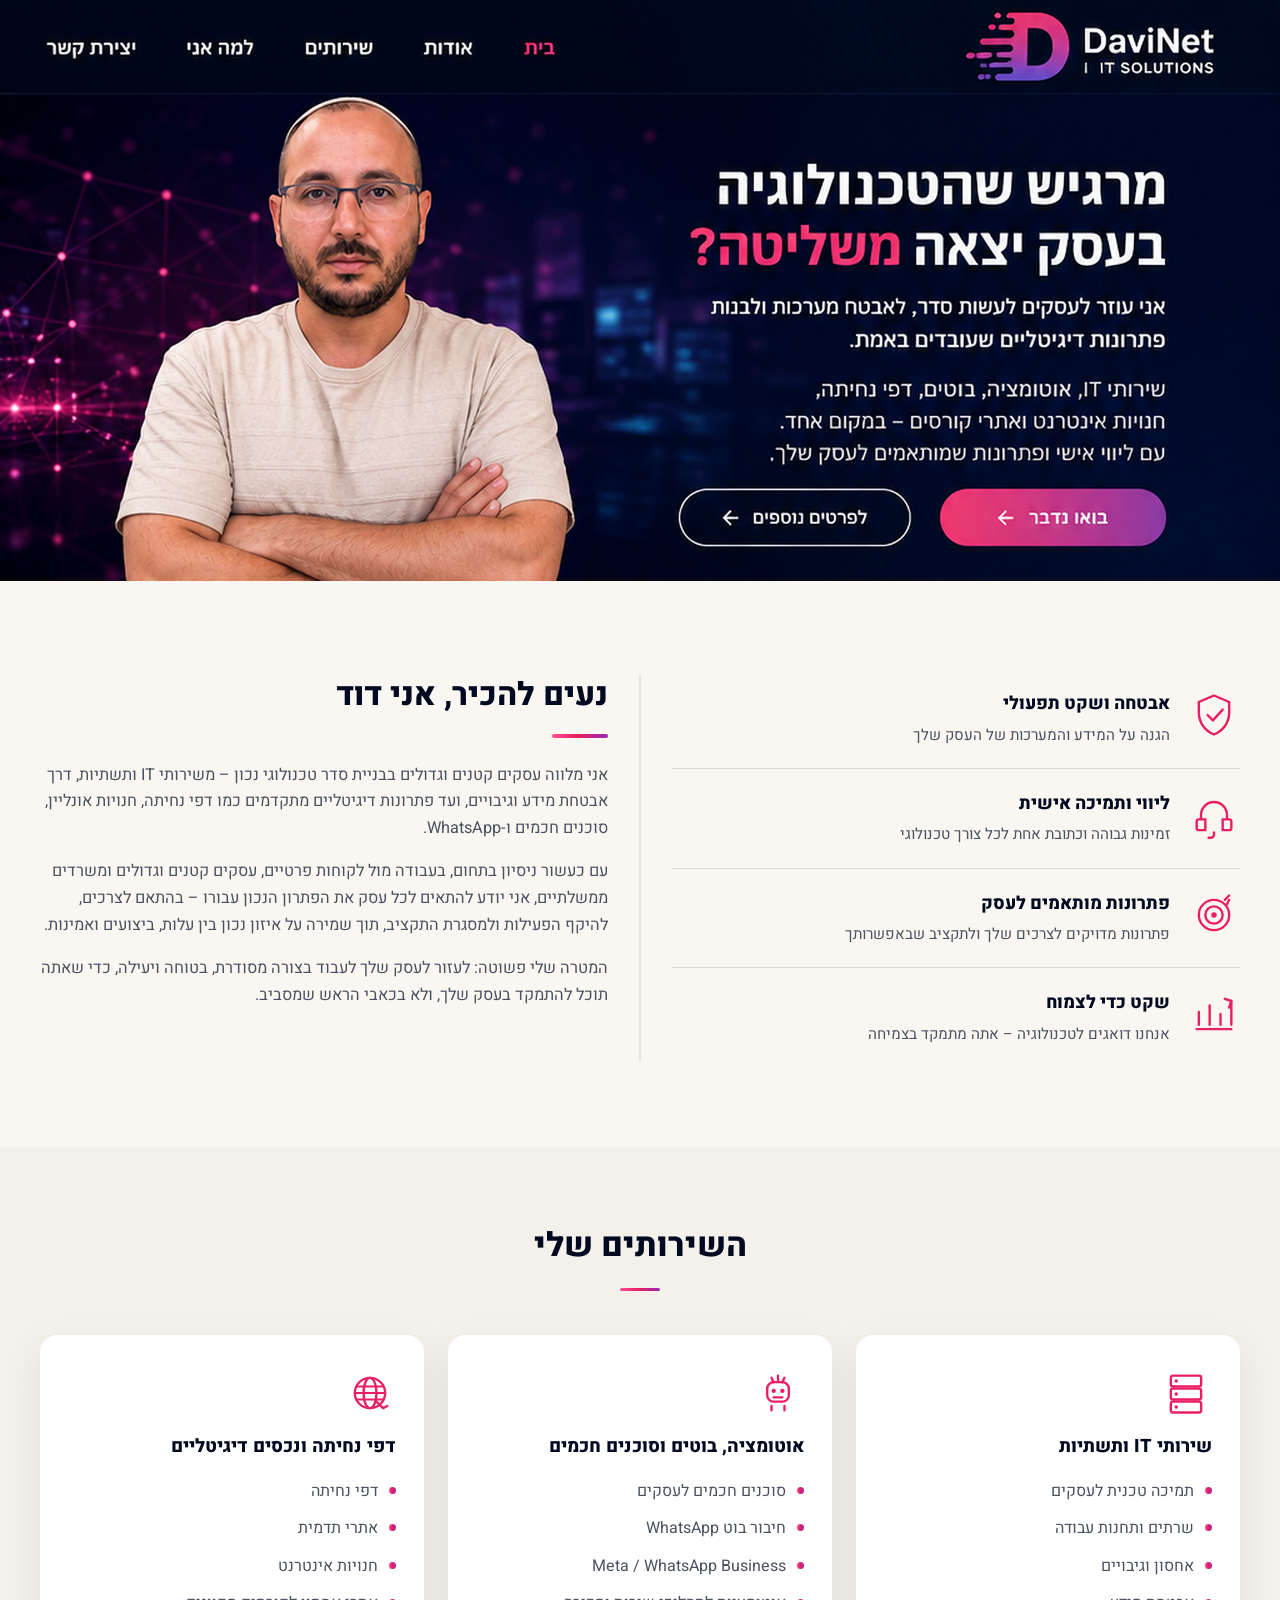
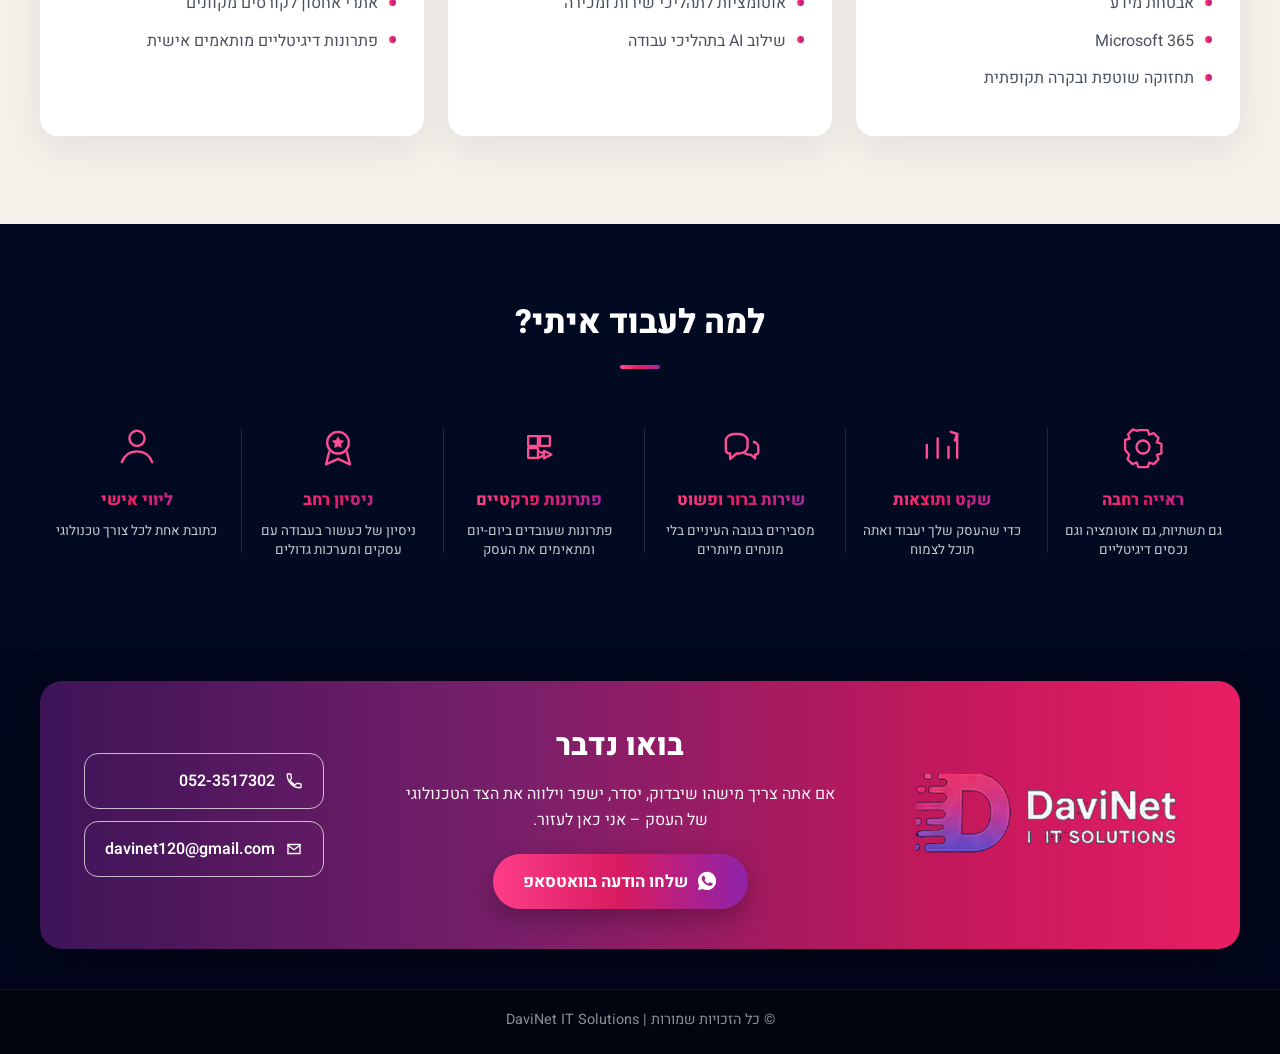
==== index.html @ d400e970 "Fix footer banner logo to match brand. Use extracted DaviNet logo asset and updated mark SVG.  Co-au" ====
<!DOCTYPE html>
<html lang="he" dir="rtl">
<head>
  <meta charset="UTF-8" />
  <meta name="viewport" content="width=device-width, initial-scale=1.0" />
  <title>DaviNet | IT SOLUTIONS</title>
  <link rel="preconnect" href="https://fonts.googleapis.com" />
  <link rel="preconnect" href="https://fonts.gstatic.com" crossorigin />
  <link href="https://fonts.googleapis.com/css2?family=Heebo:wght@400;500;600;700;800;900&display=swap" rel="stylesheet" />
  <link rel="stylesheet" href="styles.css" />
  <link rel="icon" href="images/logo.svg" type="image/svg+xml" />
</head>
<body>
  <!-- Top third: exact design screenshot (sharp 2x) -->
  <header class="hero-exact" id="home">
    <img
      class="hero-exact-img"
      src="images/hero-exact.png"
      width="2048"
      height="930"
      alt="DaviNet IT Solutions – מרגיש שהטכנולוגיה בעסק יצאה משליטה?"
    />
    <a class="hit hit-logo" href="#home" aria-label="DaviNet – בית"></a>
    <nav class="hit-nav" aria-label="ניווט">
      <a href="#home" class="hit" style="right:0;width:9%" aria-label="בית"></a>
      <a href="#about" class="hit" style="right:10%;width:11%" aria-label="אודות"></a>
      <a href="#services" class="hit" style="right:22%;width:13%" aria-label="שירותים"></a>
      <a href="#why" class="hit" style="right:36%;width:13%" aria-label="למה אני"></a>
      <a href="#contact" class="hit" style="right:50%;width:16%" aria-label="יצירת קשר"></a>
    </nav>
    <a class="hit hit-talk" href="#contact" aria-label="בואו נדבר"></a>
    <a class="hit hit-more" href="#services" aria-label="לפרטים נוספים"></a>
  </header>

  <section class="about" id="about">
    <div class="wrap about-grid">
      <aside class="about-features">
        <article>
          <div class="ico">
            <svg viewBox="0 0 48 48" fill="none"><path d="M24 6l14 6v10c0 9.5-6.2 16.8-14 20-7.8-3.2-14-10.5-14-20V12l14-6z" stroke="url(#a1)" stroke-width="2.2"/><path d="M18 24l5 5 9-10" stroke="url(#a1)" stroke-width="2.2" stroke-linecap="round" stroke-linejoin="round"/><defs><linearGradient id="a1" x1="10" y1="6" x2="38" y2="42"><stop stop-color="#E91E63"/><stop offset="1" stop-color="#9C27B0"/></linearGradient></defs></svg>
          </div>
          <div>
            <h3>אבטחה ושקט תפעולי</h3>
            <p>הגנה על המידע והמערכות של העסק שלך</p>
          </div>
        </article>
        <article>
          <div class="ico">
            <svg viewBox="0 0 48 48" fill="none"><path d="M12 28v-4a12 12 0 1124 0v4" stroke="url(#a2)" stroke-width="2.2"/><path d="M10 28h6v10H10a2 2 0 01-2-2v-6a2 2 0 012-2zM32 28h6a2 2 0 012 2v6a2 2 0 01-2 2h-6V28z" stroke="url(#a2)" stroke-width="2.2"/><path d="M24 40v2a3 3 0 01-3 3h-2" stroke="url(#a2)" stroke-width="2.2" stroke-linecap="round"/><defs><linearGradient id="a2" x1="8" y1="12" x2="40" y2="40"><stop stop-color="#E91E63"/><stop offset="1" stop-color="#9C27B0"/></linearGradient></defs></svg>
          </div>
          <div>
            <h3>ליווי ותמיכה אישית</h3>
            <p>זמינות גבוהה וכתובת אחת לכל צורך טכנולוגי</p>
          </div>
        </article>
        <article>
          <div class="ico">
            <svg viewBox="0 0 48 48" fill="none"><circle cx="24" cy="24" r="14" stroke="url(#a3)" stroke-width="2.2"/><circle cx="24" cy="24" r="8" stroke="url(#a3)" stroke-width="2.2"/><circle cx="24" cy="24" r="2.5" fill="url(#a3)"/><path d="M34 10l4-4M38 10l-2 4" stroke="url(#a3)" stroke-width="2.2" stroke-linecap="round"/><defs><linearGradient id="a3" x1="10" y1="6" x2="40" y2="40"><stop stop-color="#E91E63"/><stop offset="1" stop-color="#9C27B0"/></linearGradient></defs></svg>
          </div>
          <div>
            <h3>פתרונות מותאמים לעסק</h3>
            <p>פתרונות מדויקים לצרכים שלך ולתקציב שבאפשרותך</p>
          </div>
        </article>
        <article>
          <div class="ico">
            <svg viewBox="0 0 48 48" fill="none"><path d="M10 34V22M20 34V16M30 34V24M40 34V12" stroke="url(#a4)" stroke-width="2.2" stroke-linecap="round"/><path d="M8 38h32M34 10l6 2-2 6" stroke="url(#a4)" stroke-width="2.2" stroke-linecap="round" stroke-linejoin="round"/><defs><linearGradient id="a4" x1="8" y1="10" x2="42" y2="38"><stop stop-color="#E91E63"/><stop offset="1" stop-color="#9C27B0"/></linearGradient></defs></svg>
          </div>
          <div>
            <h3>שקט כדי לצמוח</h3>
            <p>אנחנו דואגים לטכנולוגיה – אתה מתמקד בצמיחה</p>
          </div>
        </article>
      </aside>

      <div class="about-bio">
        <h2>נעים להכיר, אני דוד</h2>
        <span class="bar"></span>
        <p>אני מלווה עסקים קטנים וגדולים בבניית סדר טכנולוגי נכון – משירותי IT ותשתיות, דרך אבטחת מידע וגיבויים, ועד פתרונות דיגיטליים מתקדמים כמו דפי נחיתה, חנויות אונליין, סוכנים חכמים ו-WhatsApp.</p>
        <p>עם כעשור ניסיון בתחום, בעבודה מול לקוחות פרטיים, עסקים קטנים וגדולים ומשרדים ממשלתיים, אני יודע להתאים לכל עסק את הפתרון הנכון עבורו – בהתאם לצרכים, להיקף הפעילות ולמסגרת התקציב, תוך שמירה על איזון נכון בין עלות, ביצועים ואמינות.</p>
        <p>המטרה שלי פשוטה: לעזור לעסק שלך לעבוד בצורה מסודרת, בטוחה ויעילה, כדי שאתה תוכל להתמקד בעסק שלך, ולא בכאבי הראש שמסביב.</p>
      </div>
    </div>
  </section>

  <section class="services" id="services">
    <div class="wrap">
      <h2 class="title">השירותים שלי</h2>
      <div class="cards">
        <article class="card">
          <div class="card-ico" aria-hidden="true">
            <svg viewBox="0 0 48 48" fill="none"><rect x="10" y="8" width="28" height="10" rx="2" stroke="url(#s1)" stroke-width="2.2"/><rect x="10" y="20" width="28" height="10" rx="2" stroke="url(#s1)" stroke-width="2.2"/><rect x="10" y="32" width="28" height="10" rx="2" stroke="url(#s1)" stroke-width="2.2"/><circle cx="15" cy="13" r="1.6" fill="#E91E63"/><circle cx="15" cy="25" r="1.6" fill="#E91E63"/><circle cx="15" cy="37" r="1.6" fill="#E91E63"/><defs><linearGradient id="s1" x1="10" y1="8" x2="38" y2="42"><stop stop-color="#E91E63"/><stop offset="1" stop-color="#9C27B0"/></linearGradient></defs></svg>
          </div>
          <h3>שירותי IT ותשתיות</h3>
          <ul>
            <li>תמיכה טכנית לעסקים</li>
            <li>שרתים ותחנות עבודה</li>
            <li>אחסון וגיבויים</li>
            <li>אבטחת מידע</li>
            <li>Microsoft 365</li>
            <li>תחזוקה שוטפת ובקרה תקופתית</li>
          </ul>
        </article>
        <article class="card">
          <div class="card-ico" aria-hidden="true">
            <svg viewBox="0 0 48 48" fill="none"><rect x="14" y="14" width="20" height="18" rx="6" stroke="url(#s2)" stroke-width="2.2"/><circle cx="20" cy="22" r="2" fill="#E91E63"/><circle cx="28" cy="22" r="2" fill="#E91E63"/><path d="M20 28h8M18 10l2 4M30 10l-2 4M24 8v4" stroke="url(#s2)" stroke-width="2.2" stroke-linecap="round"/><path d="M18 36v4M30 36v4" stroke="url(#s2)" stroke-width="2.2" stroke-linecap="round"/><defs><linearGradient id="s2" x1="14" y1="8" x2="34" y2="40"><stop stop-color="#E91E63"/><stop offset="1" stop-color="#9C27B0"/></linearGradient></defs></svg>
          </div>
          <h3>אוטומציה, בוטים וסוכנים חכמים</h3>
          <ul>
            <li>סוכנים חכמים לעסקים</li>
            <li>חיבור בוט WhatsApp</li>
            <li>Meta / WhatsApp Business</li>
            <li>אוטומציות לתהליכי שירות ומכירה</li>
            <li>שילוב AI בתהליכי עבודה</li>
          </ul>
        </article>
        <article class="card">
          <div class="card-ico" aria-hidden="true">
            <svg viewBox="0 0 48 48" fill="none"><circle cx="24" cy="24" r="14" stroke="url(#s3)" stroke-width="2.2"/><ellipse cx="24" cy="24" rx="6" ry="14" stroke="url(#s3)" stroke-width="2.2"/><path d="M10 24h28M12 18h24M12 30h24" stroke="url(#s3)" stroke-width="2" stroke-linecap="round"/><path d="M30 32l6 6 4-2" stroke="url(#s3)" stroke-width="2.2" stroke-linecap="round" stroke-linejoin="round"/><defs><linearGradient id="s3" x1="10" y1="10" x2="40" y2="40"><stop stop-color="#E91E63"/><stop offset="1" stop-color="#9C27B0"/></linearGradient></defs></svg>
          </div>
          <h3>דפי נחיתה ונכסים דיגיטליים</h3>
          <ul>
            <li>דפי נחיתה</li>
            <li>אתרי תדמית</li>
            <li>חנויות אינטרנט</li>
            <li>אתרי אחסון לקורסים מקוונים</li>
            <li>פתרונות דיגיטליים מותאמים אישית</li>
          </ul>
        </article>
      </div>
    </div>
  </section>

  <section class="why" id="why">
    <div class="wrap">
      <h2 class="title light">למה לעבוד איתי?</h2>
      <div class="why-row">
        <div class="why-item">
          <svg viewBox="0 0 48 48" fill="none"><path d="M19.5 8.5h9l1.2 4.2 4.1-1.5 4.5 4.5-1.5 4.1 4.2 1.2v9l-4.2 1.2 1.5 4.1-4.5 4.5-4.1-1.5-1.2 4.2h-9l-1.2-4.2-4.1 1.5-4.5-4.5 1.5-4.1L7.5 26.5v-9l4.2-1.2-1.5-4.1 4.5-4.5 4.1 1.5L19.5 8.5z" stroke="url(#w1)" stroke-width="2.1" stroke-linejoin="round"/><circle cx="24" cy="24" r="6" stroke="url(#w1)" stroke-width="2.1"/><defs><linearGradient id="w1" x1="8" y1="8" x2="40" y2="40"><stop stop-color="#FF4D94"/><stop offset="1" stop-color="#9C27B0"/></linearGradient></defs></svg>
          <h3>ראייה רחבה</h3>
          <p>גם תשתיות, גם אוטומציה וגם נכסים דיגיטליים</p>
        </div>
        <div class="why-item">
          <svg viewBox="0 0 48 48" fill="none"><path d="M10 34V22M20 34V16M30 34V24M38 12v22" stroke="url(#w2)" stroke-width="2.2" stroke-linecap="round"/><path d="M32 10l6 2-2 6" stroke="url(#w2)" stroke-width="2.2" stroke-linecap="round" stroke-linejoin="round"/><defs><linearGradient id="w2" x1="10" y1="10" x2="40" y2="36"><stop stop-color="#FF4D94"/><stop offset="1" stop-color="#9C27B0"/></linearGradient></defs></svg>
          <h3>שקט ותוצאות</h3>
          <p>כדי שהעסק שלך יעבוד ואתה תוכל לצמוח</p>
        </div>
        <div class="why-item">
          <svg viewBox="0 0 48 48" fill="none"><path d="M10 18c0-3.3 3.6-6 8-6h4c4.4 0 8 2.7 8 6v6c0 3.3-3.6 6-8 6h-2l-6 5v-5c-2.8 0-4-1.5-4-3.5V18z" stroke="url(#w3)" stroke-width="2.2" stroke-linejoin="round"/><path d="M26 28c1.2 1.8 3.4 3 6 3h1l4 3.5V31c2 0 3-1.2 3-2.8V24c0-2.4-2.2-4.4-5-4.8" stroke="url(#w3)" stroke-width="2.2" stroke-linejoin="round"/><defs><linearGradient id="w3" x1="10" y1="12" x2="40" y2="36"><stop stop-color="#FF4D94"/><stop offset="1" stop-color="#9C27B0"/></linearGradient></defs></svg>
          <h3>שירות ברור ופשוט</h3>
          <p>מסבירים בגובה העיניים בלי מונחים מיותרים</p>
        </div>
        <div class="why-item">
          <svg viewBox="0 0 48 48" fill="none"><path d="M14 14h9v9h-9V14zm11 0h9v9h-9V14zM14 25h9v9h-9v-9zm14.5 2.5l7 3.5-7 3.5v-2.8l-5.5 2.6v-6.6l5.5 2.6v-2.8z" stroke="url(#w4)" stroke-width="2.1" stroke-linejoin="round"/><defs><linearGradient id="w4" x1="14" y1="14" x2="38" y2="36"><stop stop-color="#FF4D94"/><stop offset="1" stop-color="#9C27B0"/></linearGradient></defs></svg>
          <h3>פתרונות פרקטיים</h3>
          <p>פתרונות שעובדים ביום-יום ומתאימים את העסק</p>
        </div>
        <div class="why-item">
          <svg viewBox="0 0 48 48" fill="none"><circle cx="24" cy="20" r="10" stroke="url(#w5)" stroke-width="2.2"/><path d="M16 28l-3 12 11-5 11 5-3-12" stroke="url(#w5)" stroke-width="2.2" stroke-linejoin="round"/><path d="M24 14l1.8 3.6 4 .6-2.9 2.8.7 4L24 23.2 20.4 25l.7-4-2.9-2.8 4-.6L24 14z" fill="url(#w5)"/><defs><linearGradient id="w5" x1="13" y1="10" x2="35" y2="40"><stop stop-color="#FF4D94"/><stop offset="1" stop-color="#9C27B0"/></linearGradient></defs></svg>
          <h3>ניסיון רחב</h3>
          <p>ניסיון של כעשור בעבודה עם עסקים ומערכות גדולים</p>
        </div>
        <div class="why-item">
          <svg viewBox="0 0 48 48" fill="none"><circle cx="24" cy="16" r="7" stroke="url(#w6)" stroke-width="2.2"/><path d="M10 38c2.5-7 8-10 14-10s11.5 3 14 10" stroke="url(#w6)" stroke-width="2.2" stroke-linecap="round"/><defs><linearGradient id="w6" x1="10" y1="9" x2="38" y2="38"><stop stop-color="#FF4D94"/><stop offset="1" stop-color="#9C27B0"/></linearGradient></defs></svg>
          <h3>ליווי אישי</h3>
          <p>כתובת אחת לכל צורך טכנולוגי</p>
        </div>
      </div>
    </div>
  </section>

  <section class="contact" id="contact">
    <div class="wrap">
      <div class="banner">
        <div class="banner-logo">
          <img src="images/logo-banner.png" alt="DaviNet | IT SOLUTIONS" width="280" height="81" />
        </div>
        <div class="banner-mid">
          <h2>בואו נדבר</h2>
          <p>אם אתה צריך מישהו שיבדוק, יסדר, ישפר וילווה את הצד הטכנולוגי של העסק – אני כאן לעזור.</p>
          <a class="btn btn-grad btn-wa" href="https://wa.me/972523517302" target="_blank" rel="noopener noreferrer">
            <svg viewBox="0 0 24 24" width="22" height="22" aria-hidden="true"><path fill="currentColor" d="M12.04 2c-5.46 0-9.91 4.43-9.91 9.9 0 1.75.46 3.45 1.32 4.95L2.05 22l5.25-1.38c1.45.79 3.08 1.21 4.74 1.21 5.46 0 9.9-4.44 9.9-9.9C21.94 6.43 17.5 2 12.04 2zm5.83 14.05c-.25.7-1.43 1.28-1.98 1.36-.5.07-1.14.1-1.84-.12-.42-.13-.97-.32-1.67-.62-2.94-1.27-4.85-4.23-5-4.42-.14-.2-1.2-1.6-1.2-3.05 0-1.45.76-2.16 1.03-2.45.27-.29.59-.36.79-.36h.57c.18 0 .42-.07.66.5.25.6.85 2.07.92 2.22.08.15.12.32.02.52-.1.2-.15.32-.3.5-.15.17-.31.38-.44.51-.15.15-.3.31-.13.6.17.3.76 1.25 1.63 2.03 1.12 1 2.07 1.31 2.37 1.46.3.15.47.12.65-.07.18-.2.75-.87.95-1.17.2-.3.4-.25.67-.15.27.1 1.72.81 2.02.96.3.15.5.22.57.34.08.13.08.74-.17 1.44z"/></svg>
            שלחו הודעה בוואטסאפ
          </a>
        </div>
        <div class="banner-links">
          <a href="tel:0523517302">
            <svg viewBox="0 0 24 24" width="18" height="18" fill="none"><path d="M6.6 10.8c1.7 3.3 3.3 4.9 6.6 6.6l2.2-2.2c.3-.3.7-.4 1.1-.2 1.2.4 2.5.6 3.8.6.6 0 1 .4 1 1V20c0 .6-.4 1-1 1C10.7 21 3 13.3 3 3.7c0-.6.4-1 1-1H7c.6 0 1 .4 1 1 0 1.3.2 2.6.6 3.8.1.4 0 .8-.2 1.1L6.6 10.8z" stroke="currentColor" stroke-width="1.8" stroke-linejoin="round"/></svg>
            052-3517302
          </a>
          <a href="mailto:davinet120@gmail.com">
            <svg viewBox="0 0 24 24" width="18" height="18" fill="none"><path d="M4 6h16v12H4V6z" stroke="currentColor" stroke-width="1.8"/><path d="M4 7l8 6 8-6" stroke="currentColor" stroke-width="1.8" stroke-linecap="round" stroke-linejoin="round"/></svg>
            davinet120@gmail.com
          </a>
        </div>
      </div>
    </div>
  </section>

  <footer class="footer">
    <p>© כל הזכויות שמורות | DaviNet IT Solutions</p>
  </footer>

  <script src="script.js"></script>
</body>
</html>
---- styles.css ----
:root {
  --navy: #00061c;
  --navy-2: #020a22;
  --cream: #faf7f2;
  --cream-2: #f4f1eb;
  --text: #161b2c;
  --muted: #4a5160;
  --pink: #e91e63;
  --grad: linear-gradient(90deg, #ff4d94, #e91e63 45%, #9c27b0);
  --grad-btn: linear-gradient(90deg, #ff3d8a, #d81b60 50%, #8e24aa);
  --grad-banner: linear-gradient(90deg, #3d1458 0%, #7a1f6a 40%, #c2185b 75%, #e91e63 100%);
  --wrap: 1200px;
  --header: 78px;
}

*,
*::before,
*::after {
  box-sizing: border-box;
  margin: 0;
  padding: 0;
}

html {
  scroll-behavior: smooth;
  -webkit-text-size-adjust: 100%;
}

body {
  font-family: "Heebo", "Assistant", "Segoe UI", Tahoma, sans-serif;
  background: var(--navy);
  color: var(--text);
  line-height: 1.65;
  direction: rtl;
  overflow-x: hidden;
  -webkit-font-smoothing: antialiased;
  -moz-osx-font-smoothing: grayscale;
  text-rendering: optimizeLegibility;
}

img {
  display: block;
  max-width: 100%;
  height: auto;
}

a {
  color: inherit;
  text-decoration: none;
}

ul {
  list-style: none;
}

.wrap {
  width: min(100% - 48px, var(--wrap));
  margin-inline: auto;
}

/* ===== Exact hero (top third from design) ===== */
.hero-exact {
  position: relative;
  width: 100%;
  max-width: 1400px;
  margin-inline: auto;
  background: var(--navy);
  line-height: 0;
}

.hero-exact-img {
  width: 100%;
  height: auto;
  display: block;
}

.hit {
  position: absolute;
  z-index: 5;
  display: block;
}

.hit-logo {
  top: 1.2%;
  right: 2.5%;
  width: 24%;
  height: 11%;
}

.hit-nav {
  position: absolute;
  top: 1.2%;
  left: 2%;
  width: 55%;
  height: 11%;
  z-index: 5;
}

.hit-nav .hit {
  top: 0;
  height: 100%;
}

/* Measured from design 1024×465 */
.hit-talk {
  left: 73.4%;
  top: 84%;
  width: 14.5%;
  height: 10%;
}

.hit-more {
  left: 53.7%;
  top: 84%;
  width: 17.5%;
  height: 10%;
}

.btn {
  display: inline-flex;
  align-items: center;
  justify-content: center;
  gap: 8px;
  padding: 14px 30px;
  border-radius: 999px;
  font-family: inherit;
  font-size: 1.05rem;
  font-weight: 700;
  transition: transform 0.2s, box-shadow 0.2s, background 0.2s;
}

.btn:hover {
  transform: translateY(-2px);
}

.btn-grad {
  background: var(--grad-btn);
  color: #fff;
  box-shadow: 0 10px 28px rgba(233, 30, 99, 0.38);
}

/* About */
.about {
  background: var(--cream);
  padding: 88px 0 80px;
  position: relative;
  z-index: 4;
}

.about-grid {
  display: grid;
  grid-template-columns: 1fr 1fr;
  gap: 56px 64px;
  align-items: start;
  position: relative;
}

.about-grid::before {
  content: "";
  position: absolute;
  top: 6px;
  bottom: 6px;
  left: 50%;
  width: 1px;
  background: rgba(120, 110, 100, 0.25);
  transform: translateX(-50%);
}

.about-bio h2 {
  font-size: clamp(1.65rem, 2.5vw, 2.05rem);
  font-weight: 800;
  color: var(--navy-2);
  margin-bottom: 12px;
}

.bar {
  display: block;
  width: 56px;
  height: 3.5px;
  border-radius: 4px;
  background: var(--grad);
  margin-bottom: 24px;
}

.about-bio p {
  color: var(--muted);
  font-size: 1.02rem;
  margin-bottom: 16px;
}

.about-features {
  display: flex;
  flex-direction: column;
}

.about-features article {
  display: flex;
  align-items: flex-start;
  gap: 18px;
  padding: 20px 0;
  border-bottom: 1px solid rgba(160, 145, 130, 0.3);
}

.about-features article:last-child {
  border-bottom: 0;
}

.about-features .ico {
  width: 52px;
  height: 52px;
  flex-shrink: 0;
}

.about-features .ico svg {
  width: 100%;
  height: 100%;
}

.about-features h3 {
  font-size: 1.12rem;
  font-weight: 800;
  color: var(--navy-2);
  margin-bottom: 4px;
}

.about-features p {
  font-size: 0.95rem;
  color: var(--muted);
}

/* Services */
.services {
  background: var(--cream-2);
  padding: 72px 0 88px;
}

.title {
  text-align: center;
  font-size: clamp(1.7rem, 2.6vw, 2.15rem);
  font-weight: 800;
  color: var(--navy-2);
  margin-bottom: 44px;
}

.title::after {
  content: "";
  display: block;
  width: 40px;
  height: 3.5px;
  border-radius: 4px;
  background: var(--grad);
  margin: 14px auto 0;
}

.title.light {
  color: #fff;
}

.cards {
  display: grid;
  grid-template-columns: repeat(3, 1fr);
  gap: 24px;
}

.card {
  background: #fff;
  border-radius: 18px;
  padding: 32px 28px 34px;
  box-shadow: 0 12px 36px rgba(20, 20, 40, 0.08);
  transition: transform 0.25s, box-shadow 0.25s;
}

.card:hover {
  transform: translateY(-5px);
  box-shadow: 0 18px 44px rgba(20, 20, 40, 0.12);
}

.card-ico {
  width: 52px;
  height: 52px;
  margin-bottom: 16px;
}

.card-ico svg {
  width: 100%;
  height: 100%;
}

.card h3 {
  font-size: 1.15rem;
  font-weight: 800;
  color: var(--navy-2);
  margin-bottom: 18px;
  line-height: 1.35;
}

.card li {
  position: relative;
  padding-right: 18px;
  margin-bottom: 11px;
  font-size: 1rem;
  color: var(--muted);
}

.card li::before {
  content: "";
  position: absolute;
  right: 0;
  top: 0.55em;
  width: 7px;
  height: 7px;
  border-radius: 50%;
  background: var(--grad);
}

/* Why */
.why {
  background: var(--navy-2);
  padding: 72px 0 80px;
}

.why-row {
  display: grid;
  grid-template-columns: repeat(6, 1fr);
  gap: 8px;
}

.why-item {
  text-align: center;
  padding: 8px 12px;
  position: relative;
}

.why-item:not(:last-child)::after {
  content: "";
  position: absolute;
  left: 0;
  top: 10%;
  bottom: 10%;
  width: 1px;
  background: rgba(255, 255, 255, 0.12);
}

.why-item svg {
  width: 52px;
  height: 52px;
  margin: 0 auto 14px;
  display: block;
}

.why-item h3 {
  font-size: 1.02rem;
  font-weight: 800;
  background: var(--grad);
  -webkit-background-clip: text;
  background-clip: text;
  color: transparent;
  margin-bottom: 8px;
}

.why-item p {
  font-size: 0.84rem;
  color: rgba(255, 255, 255, 0.78);
  line-height: 1.45;
}

/* Contact */
.contact {
  background: var(--navy);
  padding: 32px 0 40px;
}

.banner {
  background: var(--grad-banner);
  border-radius: 22px;
  padding: 40px 44px;
  display: grid;
  grid-template-columns: auto 1fr auto;
  gap: 28px 40px;
  align-items: center;
  box-shadow: 0 18px 50px rgba(0, 0, 0, 0.35);
}

.banner-logo {
  display: flex;
  align-items: center;
  color: #fff;
  direction: ltr;
}

.banner-logo img {
  width: min(280px, 28vw);
  height: auto;
  max-height: 90px;
  object-fit: contain;
}

.banner-mid {
  text-align: center;
  color: #fff;
}

.banner-mid h2 {
  font-size: 1.9rem;
  font-weight: 800;
  margin-bottom: 10px;
}

.banner-mid p {
  font-size: 1rem;
  max-width: 440px;
  margin: 0 auto 20px;
  opacity: 0.95;
}

.btn-wa {
  box-shadow: 0 10px 26px rgba(0, 0, 0, 0.28);
}

.banner-links {
  display: flex;
  flex-direction: column;
  gap: 12px;
}

.banner-links a {
  display: inline-flex;
  align-items: center;
  gap: 10px;
  padding: 14px 20px;
  border: 1.5px solid rgba(255, 255, 255, 0.7);
  border-radius: 14px;
  color: #fff;
  font-weight: 600;
  font-size: 1rem;
  white-space: nowrap;
  transition: background 0.2s;
}

.banner-links a:hover {
  background: rgba(255, 255, 255, 0.1);
}

.footer {
  background: #010510;
  padding: 18px 0 22px;
  border-top: 1px solid rgba(255, 255, 255, 0.06);
}

.footer p {
  text-align: center;
  color: rgba(255, 255, 255, 0.55);
  font-size: 0.9rem;
}

/* Responsive */
@media (max-width: 1100px) {
  .why-row {
    grid-template-columns: repeat(3, 1fr);
    gap: 28px 10px;
  }

  .why-item:nth-child(3)::after,
  .why-item:last-child::after {
    display: none;
  }

  .banner {
    grid-template-columns: 1fr;
    justify-items: center;
    text-align: center;
  }

  .banner-links {
    width: min(100%, 340px);
  }
}

@media (max-width: 900px) {
  .about-grid {
    grid-template-columns: 1fr;
    gap: 40px;
  }

  .about-grid::before {
    display: none;
  }

  .about-features {
    order: -1;
  }

  .cards {
    grid-template-columns: 1fr;
    max-width: 440px;
    margin-inline: auto;
  }

  .why-row {
    grid-template-columns: repeat(2, 1fr);
  }

  .why-item::after {
    display: none !important;
  }
}

@media (max-width: 520px) {
  .wrap {
    width: min(100% - 28px, var(--wrap));
  }

  .btn {
    width: 100%;
  }

  .banner {
    padding: 28px 20px;
  }

  .why-row {
    grid-template-columns: 1fr;
  }
}

@media (min-width: 1400px) {
  :root {
    --wrap: 1280px;
  }

  .hero-exact {
    max-width: 1600px;
  }
}
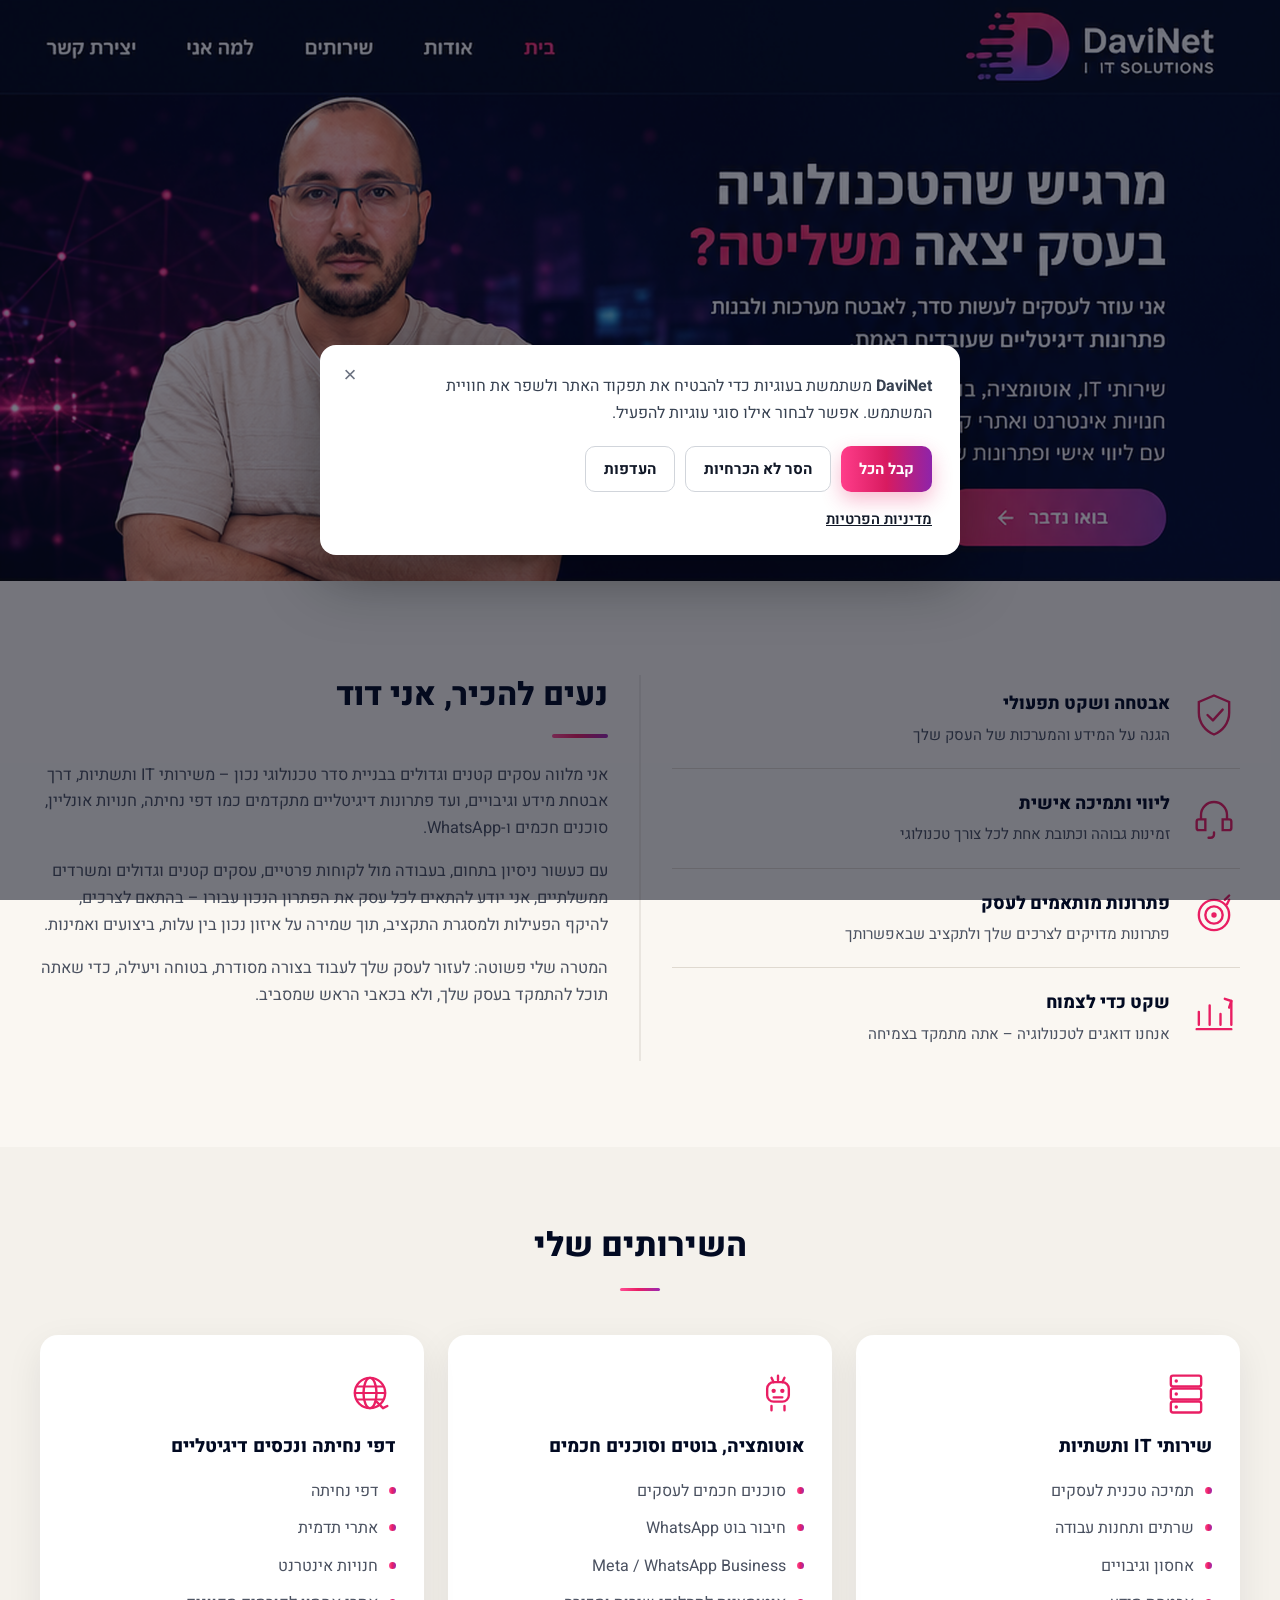
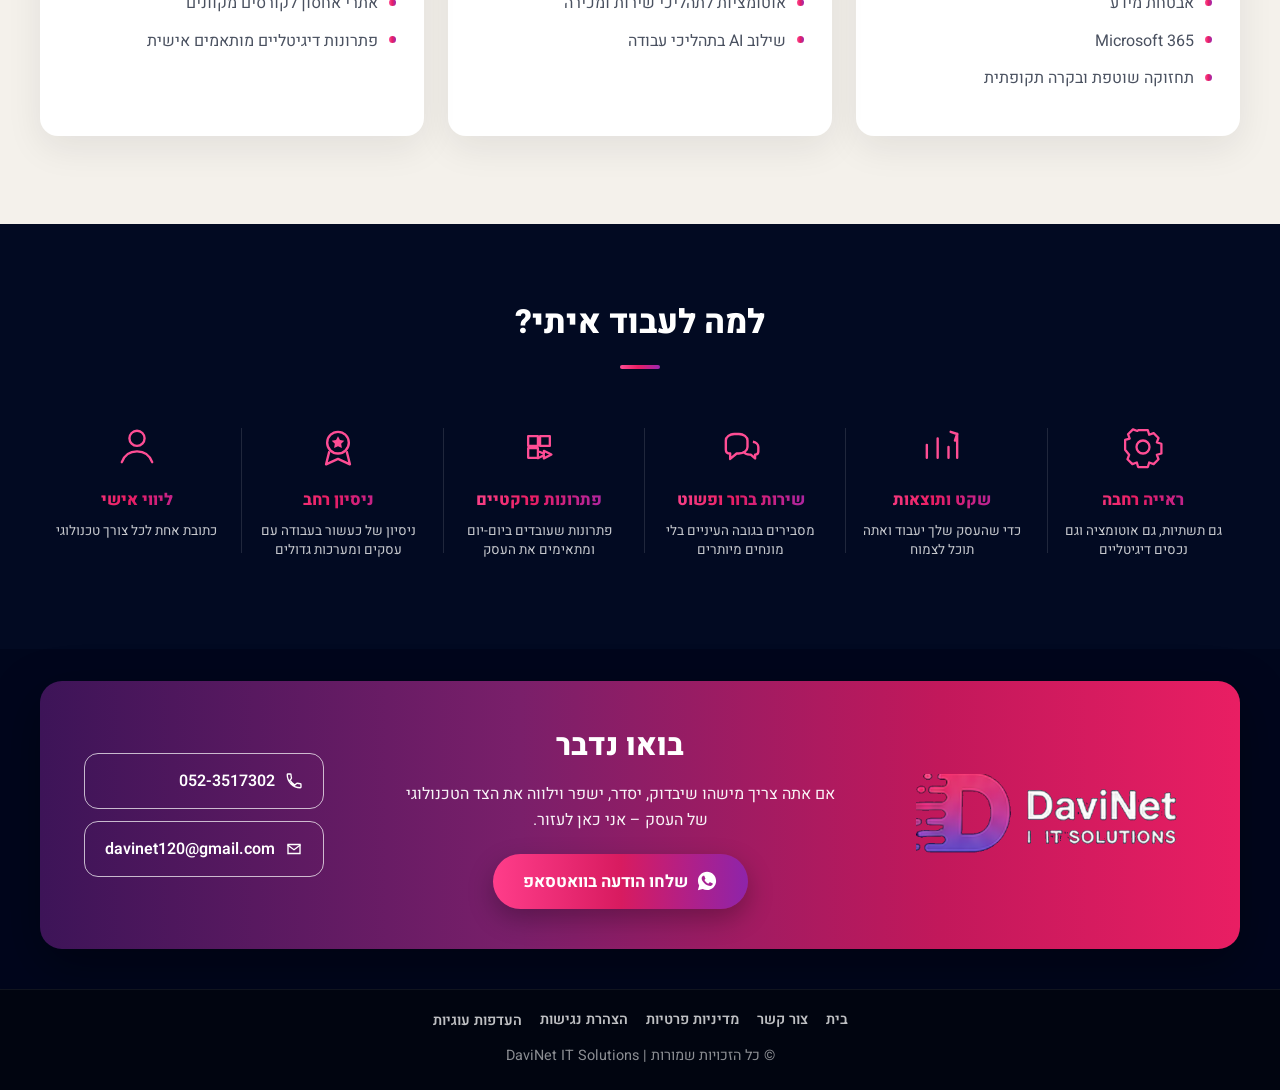
==== commit 0a7a3512: "Add sticky nav, cookies banner, privacy and accessibility pages. Fix floating nav visibility and use" ====
--- a/index.html
+++ b/index.html
@@ -8,9 +8,35 @@
   <link rel="preconnect" href="https://fonts.gstatic.com" crossorigin />
   <link href="https://fonts.googleapis.com/css2?family=Heebo:wght@400;500;600;700;800;900&display=swap" rel="stylesheet" />
   <link rel="stylesheet" href="styles.css" />
+  <link rel="stylesheet" href="legal.css" />
+  <link rel="icon" href="images/favicon.ico" sizes="any" />
+  <link rel="icon" type="image/png" sizes="32x32" href="images/favicon-32.png" />
+  <link rel="icon" type="image/png" sizes="16x16" href="images/favicon-16.png" />
+  <link rel="apple-touch-icon" sizes="180x180" href="images/apple-touch-icon.png" />
   <link rel="icon" href="images/logo.svg" type="image/svg+xml" />
 </head>
 <body>
+  <a class="skip-link" href="#home">דלג לתוכן</a>
+
+  <!-- Sticky nav: shows compact after scroll -->
+  <nav class="site-nav" id="siteNav" aria-label="ניווט ראשי">
+    <div class="site-nav-inner">
+      <a class="site-nav-logo" href="#home">
+        <img src="images/logo-banner.png" alt="DaviNet | IT SOLUTIONS" width="200" height="58" />
+      </a>
+      <div class="site-nav-links" id="navLinks">
+        <a href="#home" data-nav="home">בית</a>
+        <a href="#about" data-nav="about">אודות</a>
+        <a href="#services" data-nav="services">שירותים</a>
+        <a href="#why" data-nav="why">למה אני</a>
+        <a href="#contact" data-nav="contact">יצירת קשר</a>
+      </div>
+      <button class="site-nav-burger" id="navBurger" type="button" aria-label="תפריט" aria-expanded="false">
+        <span></span><span></span><span></span>
+      </button>
+    </div>
+  </nav>
+
   <!-- Top third: exact design screenshot (sharp 2x) -->
   <header class="hero-exact" id="home">
     <img
@@ -21,7 +47,7 @@
       alt="DaviNet IT Solutions – מרגיש שהטכנולוגיה בעסק יצאה משליטה?"
     />
     <a class="hit hit-logo" href="#home" aria-label="DaviNet – בית"></a>
-    <nav class="hit-nav" aria-label="ניווט">
+    <nav class="hit-nav" aria-label="ניווט ב־hero">
       <a href="#home" class="hit" style="right:0;width:9%" aria-label="בית"></a>
       <a href="#about" class="hit" style="right:10%;width:11%" aria-label="אודות"></a>
       <a href="#services" class="hit" style="right:22%;width:13%" aria-label="שירותים"></a>
@@ -198,8 +224,59 @@
   </section>
 
   <footer class="footer">
+    <div class="wrap footer-links">
+      <a href="index.html">בית</a>
+      <a href="#contact">צור קשר</a>
+      <a href="privacy.html">מדיניות פרטיות</a>
+      <a href="accessibility.html">הצהרת נגישות</a>
+      <button type="button" class="footer-cookie-btn" id="openCookiePrefs">העדפות עוגיות</button>
+    </div>
     <p>© כל הזכויות שמורות | DaviNet IT Solutions</p>
   </footer>
+
+  <!-- Cookie consent -->
+  <div class="cookie-overlay" id="cookieOverlay" hidden>
+    <div class="cookie-modal" role="dialog" aria-modal="true" aria-labelledby="cookieTitle">
+      <button type="button" class="cookie-close" id="cookieClose" aria-label="סגור">×</button>
+      <p id="cookieTitle">
+        <strong>DaviNet</strong> משתמשת בעוגיות כדי להבטיח את תפקוד האתר ולשפר את חוויית המשתמש.
+        אפשר לבחור אילו סוגי עוגיות להפעיל.
+      </p>
+      <div class="cookie-actions">
+        <button type="button" class="cookie-btn cookie-btn-primary" id="cookieAcceptAll">קבל הכל</button>
+        <button type="button" class="cookie-btn cookie-btn-secondary" id="cookieEssential">הסר לא הכרחיות</button>
+        <button type="button" class="cookie-btn cookie-btn-secondary" id="cookiePrefsBtn">העדפות</button>
+      </div>
+      <a class="cookie-policy-link" href="privacy.html">מדיניות הפרטיות</a>
+
+      <div class="cookie-prefs" id="cookiePrefs" hidden>
+        <div class="cookie-pref-row">
+          <div>
+            <strong>הכרחיות</strong>
+            <span>נדרשות לתפעול האתר ולשמירת הבחירה שלך</span>
+          </div>
+          <input type="checkbox" checked disabled aria-label="עוגיות הכרחיות תמיד פעילות" />
+        </div>
+        <div class="cookie-pref-row">
+          <div>
+            <strong>אנליטיות</strong>
+            <span>מדידת תנועה ושיפור חוויית המשתמש</span>
+          </div>
+          <input type="checkbox" id="prefAnalytics" aria-label="אפשר עוגיות אנליטיות" />
+        </div>
+        <div class="cookie-pref-row">
+          <div>
+            <strong>שיווקיות</strong>
+            <span>פרסום ממוקד (למשל פיקסלים) – רק באישורך</span>
+          </div>
+          <input type="checkbox" id="prefMarketing" aria-label="אפשר עוגיות שיווקיות" />
+        </div>
+        <div class="cookie-actions" style="margin-top:14px;margin-bottom:0">
+          <button type="button" class="cookie-btn cookie-btn-primary" id="cookieSavePrefs">שמור העדפות</button>
+        </div>
+      </div>
+    </div>
+  </div>
 
   <script src="script.js"></script>
 </body>
--- a/styles.css
+++ b/styles.css
@@ -58,6 +58,102 @@
   margin-inline: auto;
 }
 
+/* ===== Sticky floating nav ===== */
+.site-nav {
+  position: fixed;
+  top: 0;
+  left: 0;
+  right: 0;
+  z-index: 100;
+  background: rgba(2, 8, 28, 0.94);
+  backdrop-filter: blur(14px);
+  -webkit-backdrop-filter: blur(14px);
+  box-shadow: 0 8px 28px rgba(0, 0, 0, 0.35);
+  transform: translateY(-110%);
+  opacity: 0;
+  pointer-events: none;
+  visibility: hidden;
+  transition: transform 0.3s ease, opacity 0.3s ease, visibility 0.3s;
+}
+
+.site-nav.is-visible {
+  transform: translateY(0);
+  opacity: 1;
+  pointer-events: auto;
+  visibility: visible;
+}
+
+.site-nav-inner {
+  width: min(100% - 40px, 1400px);
+  margin-inline: auto;
+  height: 58px;
+  display: flex;
+  align-items: center;
+  justify-content: space-between;
+  gap: 20px;
+}
+
+.site-nav-logo {
+  display: flex;
+  align-items: center;
+  flex-shrink: 0;
+  direction: ltr;
+}
+
+.site-nav-logo img {
+  height: 42px;
+  width: auto;
+  max-width: 220px;
+  object-fit: contain;
+}
+
+.site-nav-links {
+  display: flex;
+  align-items: center;
+  gap: clamp(14px, 2.2vw, 28px);
+}
+
+.site-nav-links a {
+  color: rgba(255, 255, 255, 0.92);
+  font-size: 0.98rem;
+  font-weight: 600;
+  transition: color 0.2s;
+}
+
+.site-nav-links a:hover,
+.site-nav-links a.is-active {
+  color: #ff4d94;
+}
+
+.site-nav-burger {
+  display: none;
+  width: 40px;
+  height: 40px;
+  border: 1px solid rgba(255, 255, 255, 0.25);
+  border-radius: 10px;
+  background: transparent;
+  flex-direction: column;
+  justify-content: center;
+  align-items: center;
+  gap: 5px;
+  cursor: pointer;
+}
+
+.site-nav-burger span {
+  width: 17px;
+  height: 2px;
+  background: #fff;
+  border-radius: 2px;
+}
+
+#home,
+#about,
+#services,
+#why,
+#contact {
+  scroll-margin-top: 64px;
+}
+
 /* ===== Exact hero (top third from design) ===== */
 .hero-exact {
   position: relative;
@@ -114,6 +210,41 @@
   top: 84%;
   width: 17.5%;
   height: 10%;
+}
+
+@media (max-width: 820px) {
+  .site-nav-links {
+    display: none;
+    position: absolute;
+    top: 100%;
+    left: 16px;
+    right: 16px;
+    flex-direction: column;
+    align-items: stretch;
+    gap: 0;
+    background: rgba(2, 8, 28, 0.97);
+    border: 1px solid rgba(255, 255, 255, 0.1);
+    border-radius: 14px;
+    padding: 10px;
+    box-shadow: 0 12px 32px rgba(0, 0, 0, 0.4);
+  }
+
+  .site-nav-links.is-open {
+    display: flex;
+  }
+
+  .site-nav-links a {
+    padding: 12px 14px;
+    border-radius: 10px;
+  }
+
+  .site-nav-links a:hover {
+    background: rgba(255, 255, 255, 0.06);
+  }
+
+  .site-nav-burger {
+    display: flex;
+  }
 }
 
 .btn {
--- a/legal.css
+++ b/legal.css
@@ -0,0 +1,304 @@
+/* Legal pages + cookie banner */
+.skip-link {
+  position: absolute;
+  right: -9999px;
+  top: 0;
+  z-index: 10000;
+  background: #fff;
+  color: #000;
+  padding: 10px 16px;
+  border-radius: 8px;
+  font-weight: 700;
+}
+
+.skip-link:focus {
+  right: 16px;
+  top: 16px;
+}
+
+.legal-page {
+  background: #f7f5f1;
+  color: #1a1f2e;
+  min-height: 100vh;
+}
+
+.legal-header {
+  background: #020a22;
+  border-bottom: 1px solid rgba(255, 255, 255, 0.08);
+}
+
+.legal-header-inner {
+  min-height: 64px;
+  display: flex;
+  align-items: center;
+  justify-content: space-between;
+  gap: 20px;
+  padding-block: 10px;
+}
+
+.legal-brand {
+  display: flex;
+  align-items: center;
+  flex-shrink: 0;
+}
+
+.legal-brand img {
+  height: 40px;
+  width: auto;
+  max-width: 200px;
+  object-fit: contain;
+}
+
+.legal-nav {
+  display: flex;
+  flex-wrap: wrap;
+  gap: 8px 18px;
+  justify-content: flex-end;
+}
+
+.legal-nav a {
+  color: rgba(255, 255, 255, 0.88);
+  font-weight: 600;
+  font-size: 0.95rem;
+}
+
+.legal-nav a:hover,
+.legal-nav a[aria-current="page"] {
+  color: #ff4d94;
+}
+
+.legal-main {
+  padding: 48px 0 64px;
+  max-width: 860px;
+}
+
+.legal-main h1 {
+  font-size: clamp(1.6rem, 3vw, 2.1rem);
+  font-weight: 800;
+  color: #020a22;
+  margin-bottom: 8px;
+}
+
+.legal-meta {
+  color: #6b7280;
+  margin-bottom: 28px;
+  font-size: 0.95rem;
+}
+
+.legal-main h2 {
+  font-size: 1.2rem;
+  font-weight: 800;
+  margin: 28px 0 12px;
+  color: #020a22;
+}
+
+.legal-main p,
+.legal-main li {
+  color: #374151;
+  font-size: 1.02rem;
+  line-height: 1.75;
+}
+
+.legal-main ul {
+  margin: 10px 0 16px;
+  padding-right: 22px;
+  list-style: disc;
+}
+
+.legal-main a {
+  color: #c2185b;
+  text-decoration: underline;
+}
+
+.legal-footer .footer-links,
+.footer-links {
+  display: flex;
+  flex-wrap: wrap;
+  justify-content: center;
+  gap: 10px 18px;
+  margin-bottom: 12px;
+}
+
+.footer-links a,
+.footer-cookie-btn {
+  color: rgba(255, 255, 255, 0.75);
+  font-size: 0.9rem;
+  font-weight: 600;
+  background: none;
+  border: 0;
+  cursor: pointer;
+  font-family: inherit;
+  padding: 0;
+}
+
+.footer-links a:hover,
+.footer-cookie-btn:hover {
+  color: #ff4d94;
+}
+
+.footer-copy-row {
+  display: flex;
+  flex-wrap: wrap;
+  align-items: center;
+  justify-content: center;
+  gap: 10px 16px;
+}
+
+/* Cookie banner */
+.cookie-overlay {
+  position: fixed;
+  inset: 0;
+  z-index: 2000;
+  background: rgba(8, 12, 28, 0.55);
+  display: flex;
+  align-items: center;
+  justify-content: center;
+  padding: 20px;
+}
+
+.cookie-overlay[hidden] {
+  display: none !important;
+}
+
+.cookie-modal {
+  position: relative;
+  width: min(100%, 640px);
+  background: #fff;
+  color: #1f2937;
+  border-radius: 16px;
+  padding: 28px 28px 22px;
+  box-shadow: 0 24px 60px rgba(0, 0, 0, 0.35);
+  direction: rtl;
+  text-align: right;
+}
+
+.cookie-close {
+  position: absolute;
+  top: 12px;
+  left: 12px;
+  width: 36px;
+  height: 36px;
+  border: 0;
+  background: transparent;
+  font-size: 1.4rem;
+  line-height: 1;
+  cursor: pointer;
+  color: #6b7280;
+  border-radius: 8px;
+}
+
+.cookie-close:hover {
+  background: #f3f4f6;
+  color: #111;
+}
+
+.cookie-modal p {
+  font-size: 1rem;
+  line-height: 1.65;
+  margin: 0 0 20px;
+  padding-left: 28px;
+  color: #374151;
+}
+
+.cookie-actions {
+  display: flex;
+  flex-wrap: wrap;
+  gap: 10px;
+  margin-bottom: 14px;
+}
+
+.cookie-btn {
+  border-radius: 10px;
+  padding: 11px 18px;
+  font-family: inherit;
+  font-size: 0.95rem;
+  font-weight: 700;
+  cursor: pointer;
+  border: 1px solid #d1d5db;
+  background: #fff;
+  color: #111827;
+  transition: background 0.2s, border-color 0.2s, transform 0.15s;
+}
+
+.cookie-btn:hover {
+  transform: translateY(-1px);
+}
+
+.cookie-btn-primary {
+  border: 0;
+  color: #fff;
+  background: linear-gradient(90deg, #ff3d8a, #d81b60 50%, #8e24aa);
+  box-shadow: 0 8px 20px rgba(233, 30, 99, 0.3);
+}
+
+.cookie-btn-secondary:hover {
+  background: #f9fafb;
+}
+
+.cookie-policy-link {
+  display: inline-block;
+  color: #111827;
+  font-size: 0.92rem;
+  font-weight: 600;
+  text-decoration: underline;
+}
+
+.cookie-prefs {
+  margin-top: 8px;
+  padding-top: 14px;
+  border-top: 1px solid #e5e7eb;
+}
+
+.cookie-prefs[hidden] {
+  display: none !important;
+}
+
+.cookie-pref-row {
+  display: flex;
+  align-items: center;
+  justify-content: space-between;
+  gap: 16px;
+  padding: 10px 0;
+  border-bottom: 1px solid #f3f4f6;
+}
+
+.cookie-pref-row:last-child {
+  border-bottom: 0;
+}
+
+.cookie-pref-row strong {
+  display: block;
+  font-size: 0.95rem;
+  margin-bottom: 2px;
+}
+
+.cookie-pref-row span {
+  display: block;
+  font-size: 0.82rem;
+  color: #6b7280;
+}
+
+.cookie-pref-row input {
+  width: 18px;
+  height: 18px;
+  accent-color: #d81b60;
+}
+
+.cookie-pref-row input:disabled {
+  opacity: 0.7;
+}
+
+@media (max-width: 600px) {
+  .legal-header-inner {
+    flex-direction: column;
+    align-items: flex-start;
+  }
+
+  .cookie-actions {
+    flex-direction: column;
+  }
+
+  .cookie-btn {
+    width: 100%;
+  }
+}
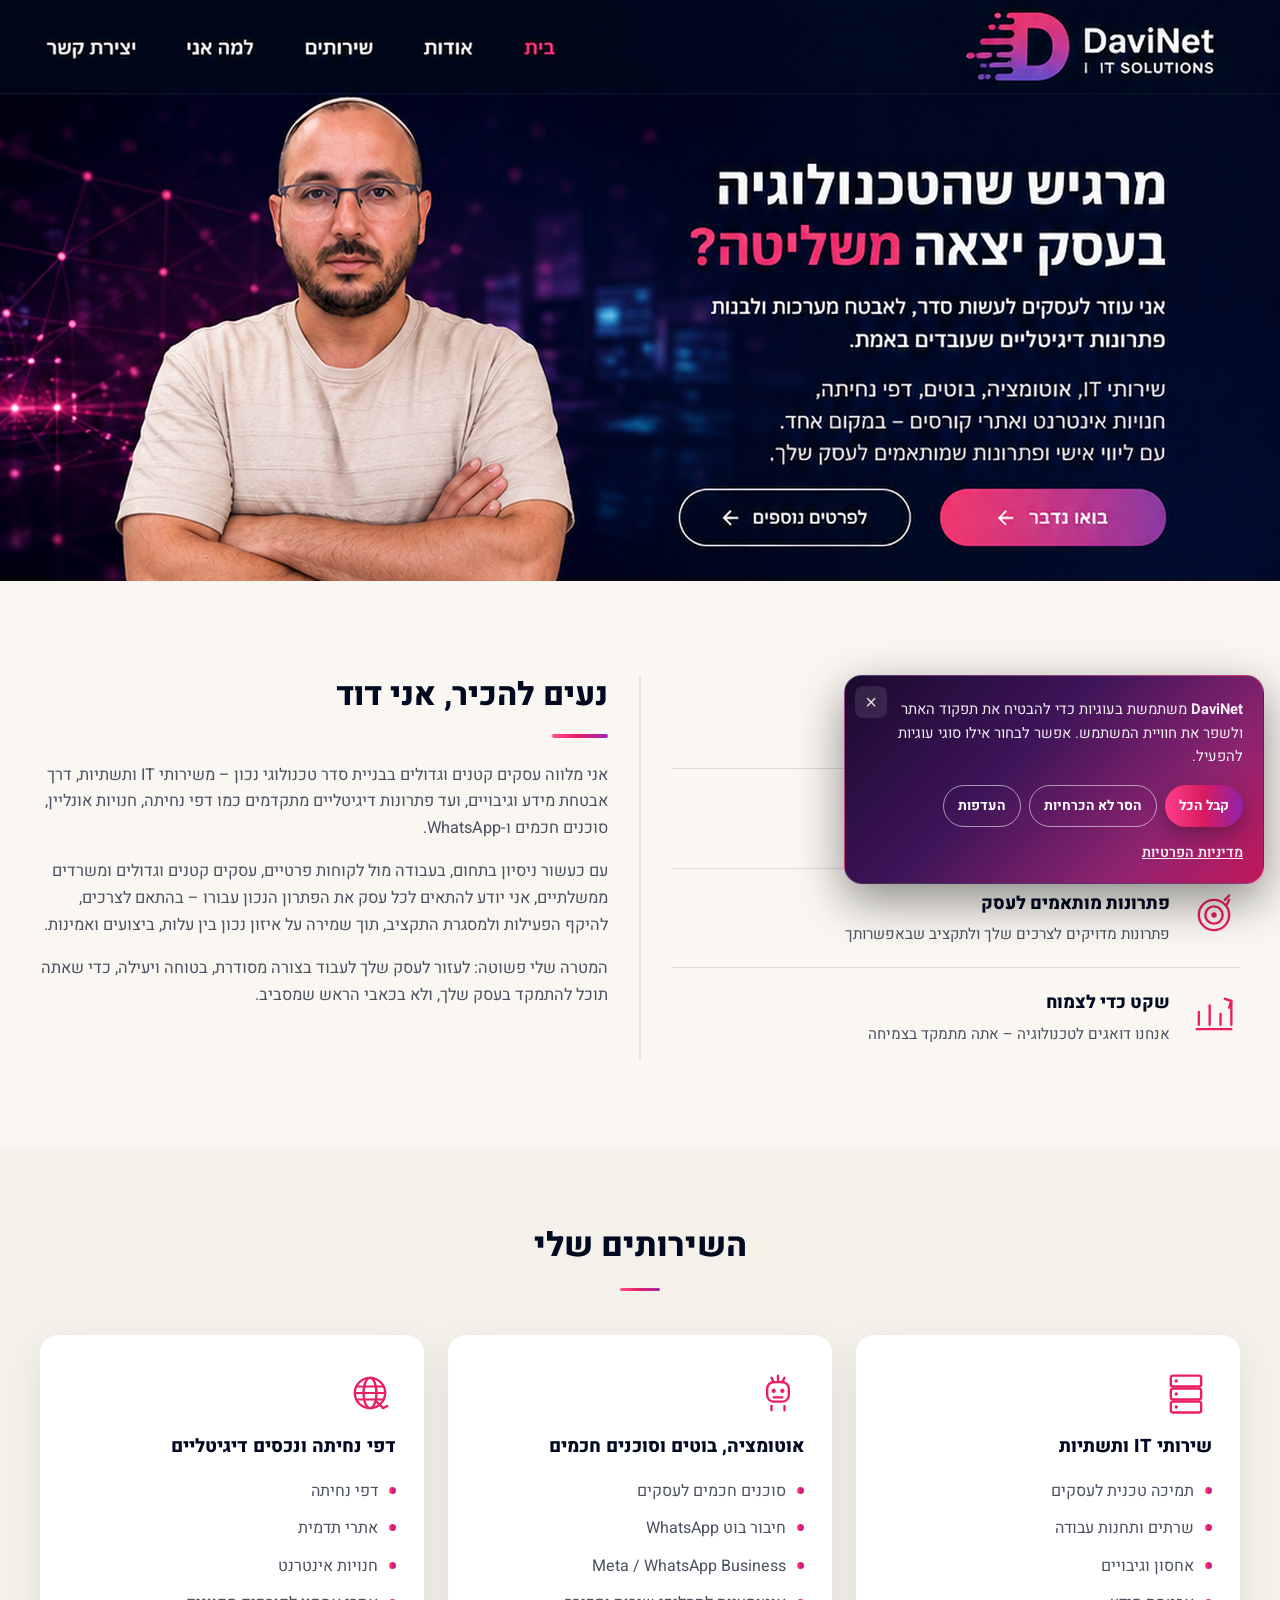
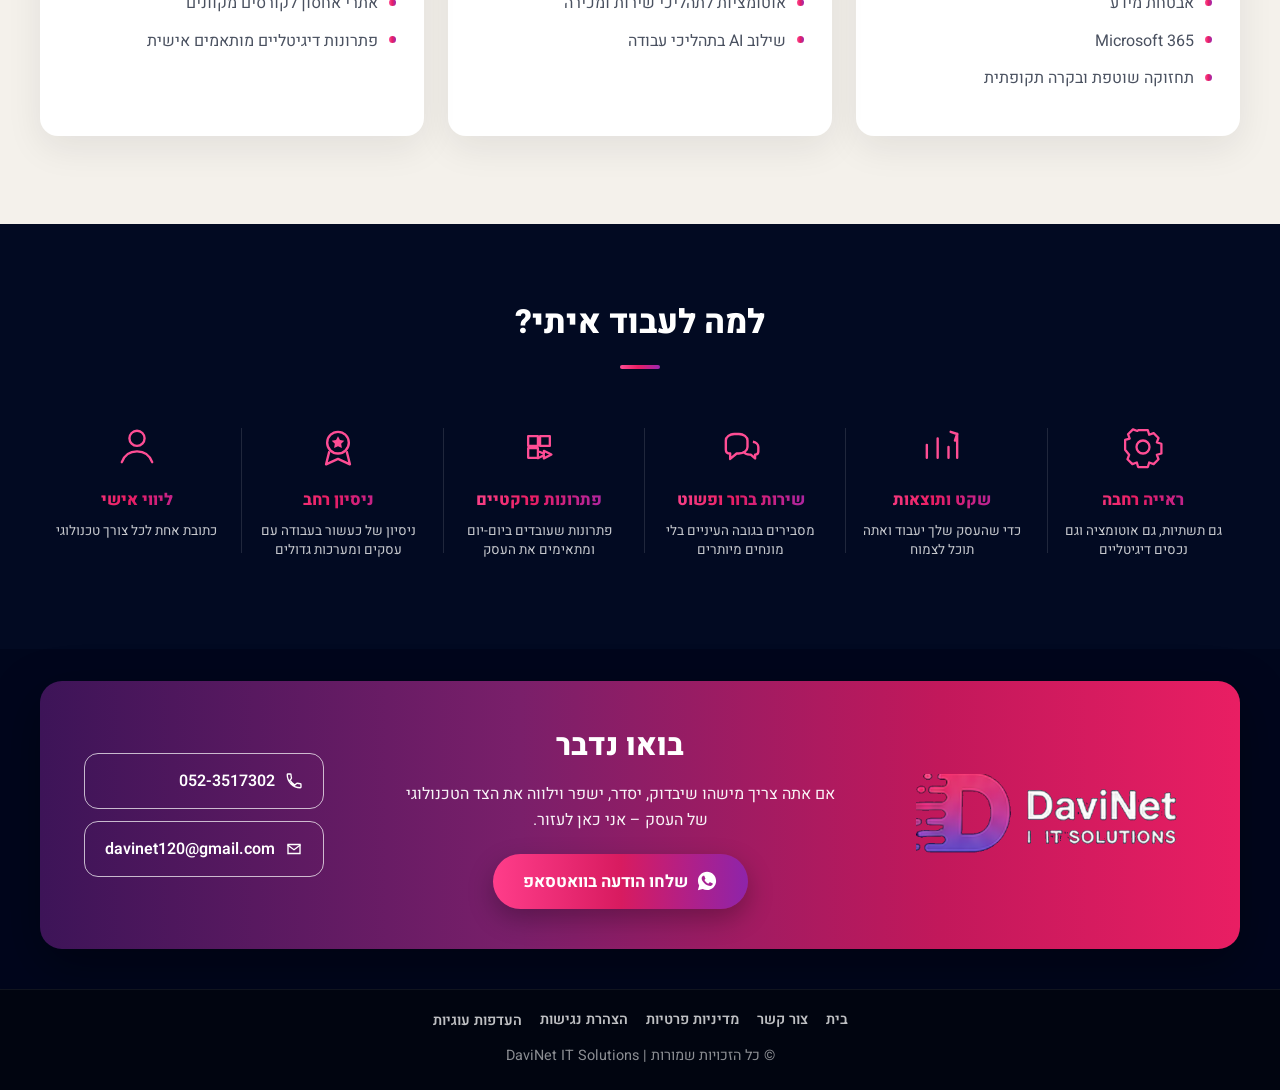
==== commit 0e5f0463: "Fix hero nav hit areas to match link positions. Map בית/אודות/שירותים/למה אני/יצירת קשר to correct s" ====
--- a/index.html
+++ b/index.html
@@ -9,11 +9,11 @@
   <link href="https://fonts.googleapis.com/css2?family=Heebo:wght@400;500;600;700;800;900&display=swap" rel="stylesheet" />
   <link rel="stylesheet" href="styles.css" />
   <link rel="stylesheet" href="legal.css" />
-  <link rel="icon" href="images/favicon.ico" sizes="any" />
-  <link rel="icon" type="image/png" sizes="32x32" href="images/favicon-32.png" />
-  <link rel="icon" type="image/png" sizes="16x16" href="images/favicon-16.png" />
-  <link rel="apple-touch-icon" sizes="180x180" href="images/apple-touch-icon.png" />
-  <link rel="icon" href="images/logo.svg" type="image/svg+xml" />
+  <link rel="icon" href="images/favicon.ico?v=3" sizes="any" />
+  <link rel="icon" type="image/png" sizes="32x32" href="images/favicon-32.png?v=3" />
+  <link rel="icon" type="image/png" sizes="16x16" href="images/favicon-16.png?v=3" />
+  <link rel="apple-touch-icon" sizes="180x180" href="images/apple-touch-icon.png?v=3" />
+  <meta name="theme-color" content="#020a22" />
 </head>
 <body>
   <a class="skip-link" href="#home">דלג לתוכן</a>
@@ -47,13 +47,12 @@
       alt="DaviNet IT Solutions – מרגיש שהטכנולוגיה בעסק יצאה משליטה?"
     />
     <a class="hit hit-logo" href="#home" aria-label="DaviNet – בית"></a>
-    <nav class="hit-nav" aria-label="ניווט ב־hero">
-      <a href="#home" class="hit" style="right:0;width:9%" aria-label="בית"></a>
-      <a href="#about" class="hit" style="right:10%;width:11%" aria-label="אודות"></a>
-      <a href="#services" class="hit" style="right:22%;width:13%" aria-label="שירותים"></a>
-      <a href="#why" class="hit" style="right:36%;width:13%" aria-label="למה אני"></a>
-      <a href="#contact" class="hit" style="right:50%;width:16%" aria-label="יצירת קשר"></a>
-    </nav>
+    <!-- Nav hits measured on hero-exact.png (2048px): left→right יצירת קשר … בית -->
+    <a class="hit hit-nav-item" href="#contact" style="left:2.5%;width:9%" aria-label="יצירת קשר"></a>
+    <a class="hit hit-nav-item" href="#why" style="left:13%;width:9%" aria-label="למה אני"></a>
+    <a class="hit hit-nav-item" href="#services" style="left:22%;width:9%" aria-label="שירותים"></a>
+    <a class="hit hit-nav-item" href="#about" style="left:31.5%;width:8%" aria-label="אודות"></a>
+    <a class="hit hit-nav-item" href="#home" style="left:38.5%;width:7%" aria-label="בית"></a>
     <a class="hit hit-talk" href="#contact" aria-label="בואו נדבר"></a>
     <a class="hit hit-more" href="#services" aria-label="לפרטים נוספים"></a>
   </header>
--- a/styles.css
+++ b/styles.css
@@ -183,18 +183,10 @@
   height: 11%;
 }
 
-.hit-nav {
-  position: absolute;
-  top: 1.2%;
-  left: 2%;
-  width: 55%;
-  height: 11%;
-  z-index: 5;
-}
-
-.hit-nav .hit {
-  top: 0;
-  height: 100%;
+.hit-nav-item {
+  top: 1.5%;
+  height: 12%;
+  z-index: 6;
 }
 
 /* Measured from design 1024×465 */
--- a/legal.css
+++ b/legal.css
@@ -144,16 +144,16 @@
   gap: 10px 16px;
 }
 
-/* Cookie banner */
+/* Cookie banner – bottom corner, brand-matched */
 .cookie-overlay {
   position: fixed;
-  inset: 0;
+  inset: auto 16px 16px auto;
   z-index: 2000;
-  background: rgba(8, 12, 28, 0.55);
-  display: flex;
-  align-items: center;
-  justify-content: center;
-  padding: 20px;
+  background: transparent;
+  display: block;
+  padding: 0;
+  width: min(100% - 32px, 420px);
+  pointer-events: none;
 }
 
 .cookie-overlay[hidden] {
@@ -162,91 +162,106 @@
 
 .cookie-modal {
   position: relative;
-  width: min(100%, 640px);
-  background: #fff;
-  color: #1f2937;
-  border-radius: 16px;
-  padding: 28px 28px 22px;
-  box-shadow: 0 24px 60px rgba(0, 0, 0, 0.35);
+  width: 100%;
+  pointer-events: auto;
+  background: linear-gradient(135deg, #1a0a2e 0%, #3d1458 40%, #8e2470 75%, #c2185b 100%);
+  color: #fff;
+  border-radius: 18px;
+  padding: 22px 20px 18px;
+  box-shadow: 0 16px 48px rgba(0, 0, 0, 0.45);
+  border: 1px solid rgba(255, 255, 255, 0.14);
   direction: rtl;
   text-align: right;
+  animation: cookieIn 0.35s ease;
+}
+
+@keyframes cookieIn {
+  from {
+    opacity: 0;
+    transform: translateY(16px);
+  }
+  to {
+    opacity: 1;
+    transform: translateY(0);
+  }
 }
 
 .cookie-close {
   position: absolute;
-  top: 12px;
-  left: 12px;
-  width: 36px;
-  height: 36px;
+  top: 10px;
+  left: 10px;
+  width: 32px;
+  height: 32px;
   border: 0;
-  background: transparent;
-  font-size: 1.4rem;
+  background: rgba(255, 255, 255, 0.1);
+  font-size: 1.25rem;
   line-height: 1;
   cursor: pointer;
-  color: #6b7280;
+  color: rgba(255, 255, 255, 0.85);
   border-radius: 8px;
 }
 
 .cookie-close:hover {
-  background: #f3f4f6;
-  color: #111;
+  background: rgba(255, 255, 255, 0.2);
+  color: #fff;
 }
 
 .cookie-modal p {
-  font-size: 1rem;
-  line-height: 1.65;
-  margin: 0 0 20px;
+  font-size: 0.92rem;
+  line-height: 1.6;
+  margin: 0 0 16px;
   padding-left: 28px;
-  color: #374151;
+  color: rgba(255, 255, 255, 0.92);
 }
 
 .cookie-actions {
   display: flex;
   flex-wrap: wrap;
-  gap: 10px;
-  margin-bottom: 14px;
+  gap: 8px;
+  margin-bottom: 12px;
 }
 
 .cookie-btn {
-  border-radius: 10px;
-  padding: 11px 18px;
+  border-radius: 999px;
+  padding: 10px 14px;
   font-family: inherit;
-  font-size: 0.95rem;
+  font-size: 0.86rem;
   font-weight: 700;
   cursor: pointer;
-  border: 1px solid #d1d5db;
-  background: #fff;
-  color: #111827;
+  border: 1.5px solid rgba(255, 255, 255, 0.55);
+  background: transparent;
+  color: #fff;
   transition: background 0.2s, border-color 0.2s, transform 0.15s;
 }
 
 .cookie-btn:hover {
   transform: translateY(-1px);
+  background: rgba(255, 255, 255, 0.1);
 }
 
 .cookie-btn-primary {
   border: 0;
   color: #fff;
   background: linear-gradient(90deg, #ff3d8a, #d81b60 50%, #8e24aa);
-  box-shadow: 0 8px 20px rgba(233, 30, 99, 0.3);
-}
-
-.cookie-btn-secondary:hover {
-  background: #f9fafb;
+  box-shadow: 0 8px 20px rgba(0, 0, 0, 0.28);
+}
+
+.cookie-btn-primary:hover {
+  background: linear-gradient(90deg, #ff5a9c, #e91e63 50%, #9c27b0);
 }
 
 .cookie-policy-link {
   display: inline-block;
-  color: #111827;
-  font-size: 0.92rem;
+  color: rgba(255, 255, 255, 0.9);
+  font-size: 0.88rem;
   font-weight: 600;
   text-decoration: underline;
 }
 
 .cookie-prefs {
-  margin-top: 8px;
-  padding-top: 14px;
-  border-top: 1px solid #e5e7eb;
+  margin-top: 10px;
+  padding-top: 12px;
+  border-top: 1px solid rgba(255, 255, 255, 0.18);
 }
 
 .cookie-prefs[hidden] {
@@ -257,9 +272,9 @@
   display: flex;
   align-items: center;
   justify-content: space-between;
-  gap: 16px;
-  padding: 10px 0;
-  border-bottom: 1px solid #f3f4f6;
+  gap: 12px;
+  padding: 8px 0;
+  border-bottom: 1px solid rgba(255, 255, 255, 0.1);
 }
 
 .cookie-pref-row:last-child {
@@ -268,20 +283,21 @@
 
 .cookie-pref-row strong {
   display: block;
-  font-size: 0.95rem;
+  font-size: 0.9rem;
   margin-bottom: 2px;
+  color: #fff;
 }
 
 .cookie-pref-row span {
   display: block;
-  font-size: 0.82rem;
-  color: #6b7280;
+  font-size: 0.78rem;
+  color: rgba(255, 255, 255, 0.72);
 }
 
 .cookie-pref-row input {
   width: 18px;
   height: 18px;
-  accent-color: #d81b60;
+  accent-color: #ff4d94;
 }
 
 .cookie-pref-row input:disabled {
@@ -294,6 +310,11 @@
     align-items: flex-start;
   }
 
+  .cookie-overlay {
+    inset: auto 12px 12px 12px;
+    width: auto;
+  }
+
   .cookie-actions {
     flex-direction: column;
   }
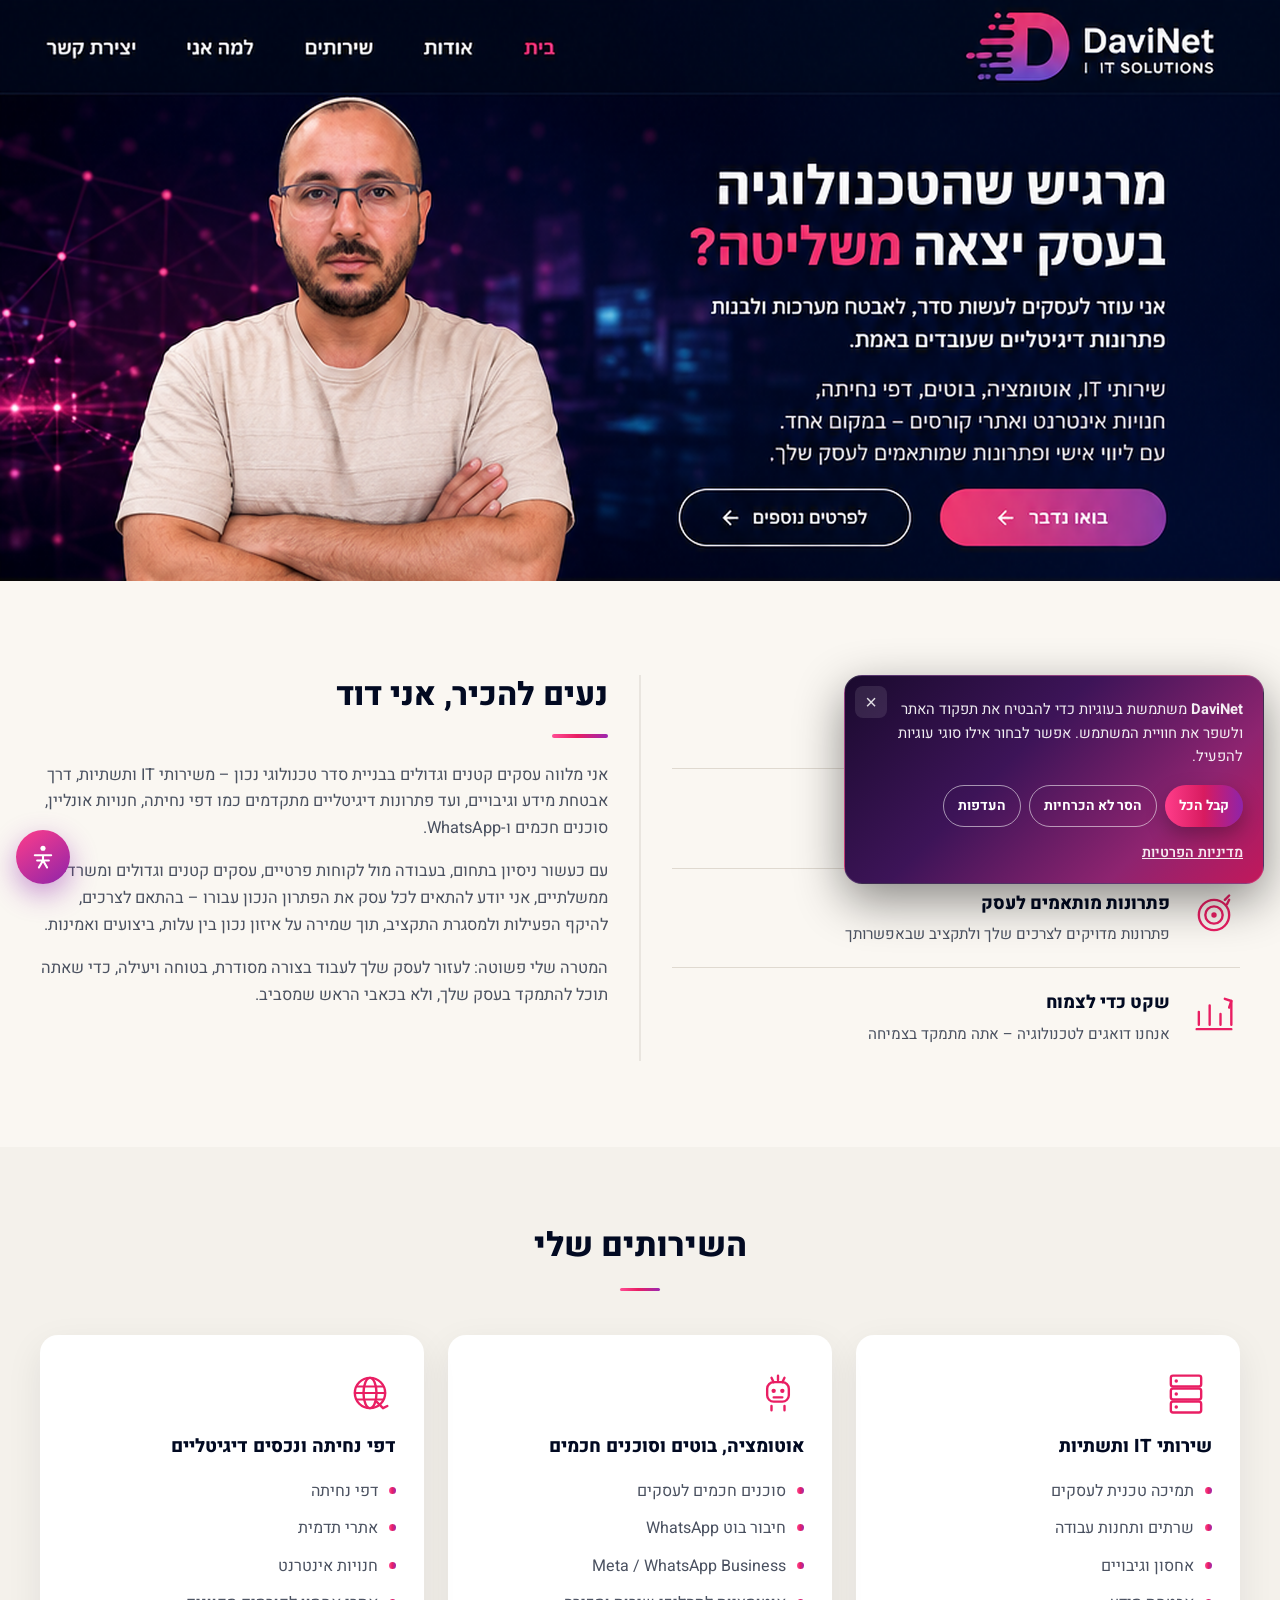
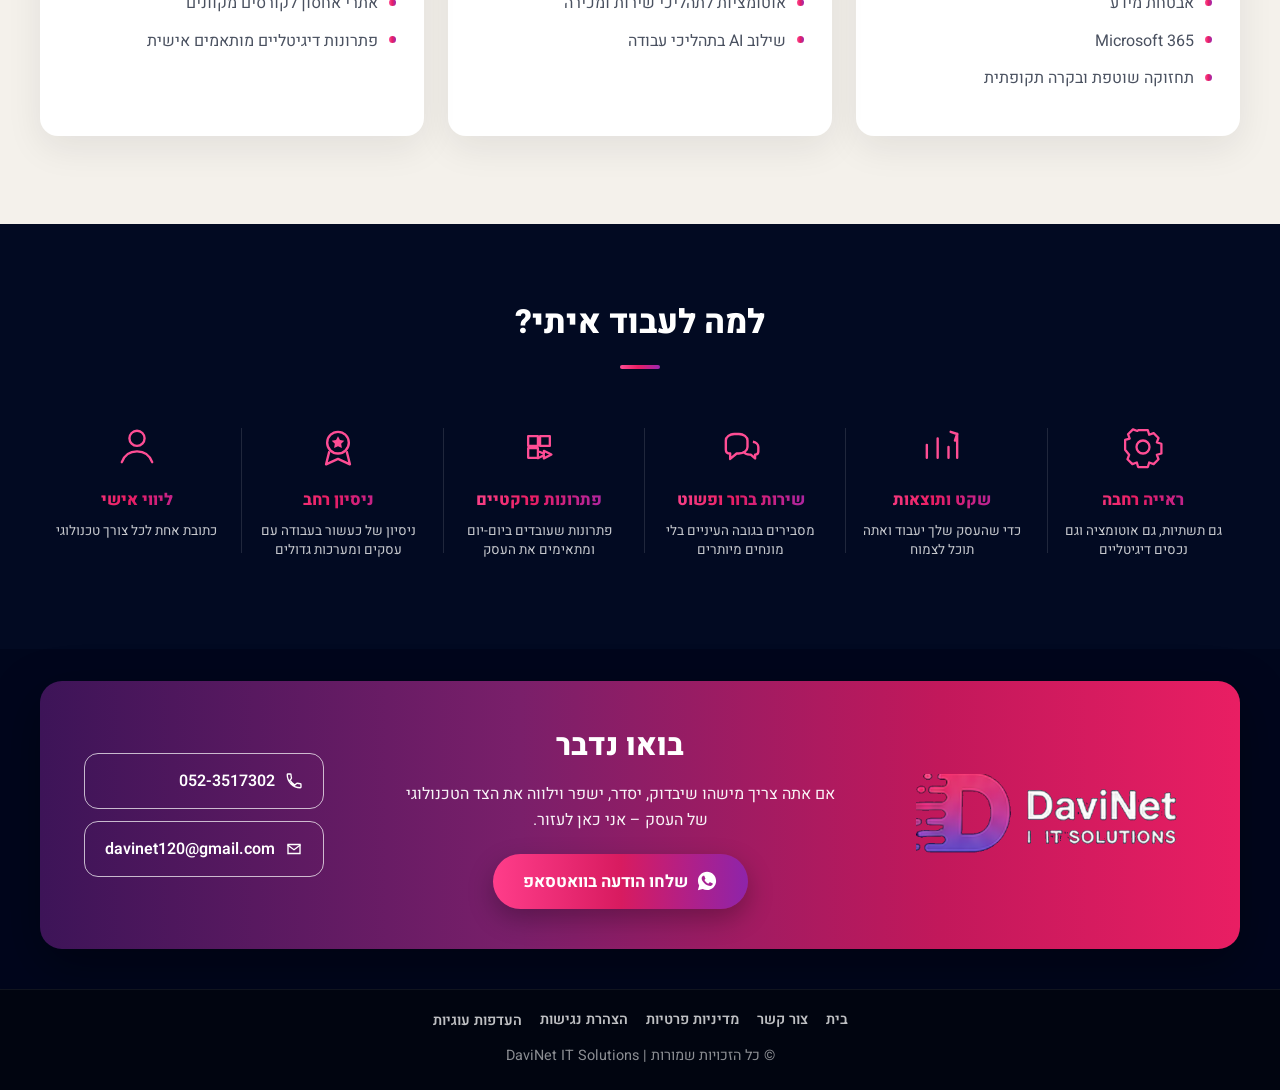
==== commit 3ec05578: "Add branded accessibility toolbar with working controls. Font size, contrast, links, motion and more" ====
--- a/index.html
+++ b/index.html
@@ -9,6 +9,7 @@
   <link href="https://fonts.googleapis.com/css2?family=Heebo:wght@400;500;600;700;800;900&display=swap" rel="stylesheet" />
   <link rel="stylesheet" href="styles.css" />
   <link rel="stylesheet" href="legal.css" />
+  <link rel="stylesheet" href="a11y.css" />
   <link rel="icon" href="images/favicon.ico?v=3" sizes="any" />
   <link rel="icon" type="image/png" sizes="32x32" href="images/favicon-32.png?v=3" />
   <link rel="icon" type="image/png" sizes="16x16" href="images/favicon-16.png?v=3" />
@@ -277,6 +278,38 @@
     </div>
   </div>
 
+  <!-- Accessibility widget -->
+  <button type="button" class="a11y-fab" id="a11yFab" aria-label="תפריט נגישות" aria-expanded="false" aria-controls="a11yPanel">
+    <svg viewBox="0 0 24 24" fill="none" aria-hidden="true">
+      <circle cx="12" cy="4.5" r="2.2" fill="currentColor"/>
+      <path d="M5 10.5h14M12 10.5v4.5M8.5 21l3.5-6 3.5 6M7 15h10" stroke="currentColor" stroke-width="1.8" stroke-linecap="round" stroke-linejoin="round"/>
+    </svg>
+  </button>
+  <div class="a11y-panel" id="a11yPanel" role="dialog" aria-label="אפשרויות נגישות" hidden>
+    <div class="a11y-panel-head">
+      <h2>נגישות</h2>
+      <button type="button" class="a11y-panel-close" id="a11yClose" aria-label="סגור">×</button>
+    </div>
+    <div class="a11y-grid">
+      <button type="button" class="a11y-btn" data-a11y="a11y-text-lg" aria-pressed="false">הגדלת טקסט</button>
+      <button type="button" class="a11y-btn" data-a11y="a11y-text-sm" aria-pressed="false">הקטנת טקסט</button>
+      <button type="button" class="a11y-btn" data-a11y="a11y-contrast" aria-pressed="false">ניגודיות גבוהה</button>
+      <button type="button" class="a11y-btn" data-a11y="a11y-invert" aria-pressed="false">ניגודיות הפוכה</button>
+      <button type="button" class="a11y-btn" data-a11y="a11y-gray" aria-pressed="false">גווני אפור</button>
+      <button type="button" class="a11y-btn" data-a11y="a11y-links" aria-pressed="false">הדגשת קישורים</button>
+      <button type="button" class="a11y-btn" data-a11y="a11y-readable" aria-pressed="false">גופן קריא</button>
+      <button type="button" class="a11y-btn" data-a11y="a11y-spacing" aria-pressed="false">ריווח גדול</button>
+      <button type="button" class="a11y-btn" data-a11y="a11y-cursor" aria-pressed="false">סמן גדול</button>
+      <button type="button" class="a11y-btn" data-a11y="a11y-focus" aria-pressed="false">הדגשת פוקוס</button>
+      <button type="button" class="a11y-btn a11y-btn-wide" data-a11y="a11y-motion" aria-pressed="false">עצירת אנימציות</button>
+      <button type="button" class="a11y-btn a11y-btn-wide a11y-btn-reset" id="a11yReset">איפוס הגדרות</button>
+    </div>
+    <div class="a11y-panel-foot">
+      <a href="accessibility.html">להצהרת הנגישות המלאה</a>
+    </div>
+  </div>
+
   <script src="script.js"></script>
+  <script src="a11y.js"></script>
 </body>
 </html>
--- a/a11y.css
+++ b/a11y.css
@@ -0,0 +1,265 @@
+/* DaviNet accessibility widget + page modes */
+
+.a11y-fab {
+  position: fixed;
+  left: 16px;
+  bottom: 16px;
+  z-index: 1900;
+  width: 54px;
+  height: 54px;
+  border: 0;
+  border-radius: 50%;
+  cursor: pointer;
+  display: grid;
+  place-items: center;
+  color: #fff;
+  background: linear-gradient(145deg, #ff3d8a, #8e24aa);
+  box-shadow: 0 10px 28px rgba(142, 36, 170, 0.45);
+  transition: transform 0.2s, box-shadow 0.2s;
+}
+
+.a11y-fab:hover,
+.a11y-fab:focus-visible {
+  transform: translateY(-2px) scale(1.04);
+  box-shadow: 0 14px 34px rgba(233, 30, 99, 0.5);
+  outline: 2px solid #fff;
+  outline-offset: 3px;
+}
+
+.a11y-fab svg {
+  width: 28px;
+  height: 28px;
+}
+
+.a11y-panel {
+  position: fixed;
+  left: 16px;
+  bottom: 80px;
+  z-index: 1901;
+  width: min(100% - 32px, 320px);
+  max-height: min(70vh, 520px);
+  overflow: auto;
+  border-radius: 18px;
+  padding: 16px;
+  color: #fff;
+  background: linear-gradient(160deg, #0b1024 0%, #1a0a2e 45%, #3d1458 100%);
+  border: 1px solid rgba(255, 255, 255, 0.14);
+  box-shadow: 0 18px 50px rgba(0, 0, 0, 0.45);
+  direction: rtl;
+  text-align: right;
+  transform-origin: bottom left;
+  animation: a11yIn 0.25s ease;
+}
+
+.a11y-panel[hidden] {
+  display: none !important;
+}
+
+@keyframes a11yIn {
+  from {
+    opacity: 0;
+    transform: translateY(10px) scale(0.96);
+  }
+  to {
+    opacity: 1;
+    transform: none;
+  }
+}
+
+.a11y-panel-head {
+  display: flex;
+  align-items: center;
+  justify-content: space-between;
+  gap: 10px;
+  margin-bottom: 12px;
+  padding-bottom: 10px;
+  border-bottom: 1px solid rgba(255, 255, 255, 0.12);
+}
+
+.a11y-panel-head h2 {
+  margin: 0;
+  font-size: 1.05rem;
+  font-weight: 800;
+}
+
+.a11y-panel-close {
+  width: 34px;
+  height: 34px;
+  border: 0;
+  border-radius: 10px;
+  background: rgba(255, 255, 255, 0.1);
+  color: #fff;
+  font-size: 1.2rem;
+  cursor: pointer;
+}
+
+.a11y-panel-close:hover {
+  background: rgba(255, 255, 255, 0.2);
+}
+
+.a11y-grid {
+  display: grid;
+  grid-template-columns: 1fr 1fr;
+  gap: 8px;
+}
+
+.a11y-btn {
+  appearance: none;
+  border: 1px solid rgba(255, 255, 255, 0.16);
+  background: rgba(255, 255, 255, 0.06);
+  color: #fff;
+  border-radius: 12px;
+  padding: 12px 10px;
+  font-family: inherit;
+  font-size: 0.82rem;
+  font-weight: 700;
+  line-height: 1.35;
+  cursor: pointer;
+  text-align: center;
+  transition: background 0.2s, border-color 0.2s, transform 0.15s;
+}
+
+.a11y-btn:hover {
+  background: rgba(255, 255, 255, 0.12);
+  transform: translateY(-1px);
+}
+
+.a11y-btn.is-on {
+  border-color: transparent;
+  background: linear-gradient(90deg, #ff3d8a, #8e24aa);
+  box-shadow: 0 6px 18px rgba(233, 30, 99, 0.35);
+}
+
+.a11y-btn-wide {
+  grid-column: 1 / -1;
+}
+
+.a11y-btn-reset {
+  margin-top: 4px;
+  background: transparent;
+  border-style: dashed;
+}
+
+.a11y-panel-foot {
+  margin-top: 12px;
+  padding-top: 10px;
+  border-top: 1px solid rgba(255, 255, 255, 0.12);
+  font-size: 0.8rem;
+}
+
+.a11y-panel-foot a {
+  color: #ff8fc4;
+  font-weight: 700;
+  text-decoration: underline;
+}
+
+/* ===== Applied accessibility modes ===== */
+html {
+  --a11y-scale: 1;
+}
+
+html.a11y-text-lg {
+  --a11y-scale: 1.18;
+}
+
+html.a11y-text-xl {
+  --a11y-scale: 1.35;
+}
+
+html.a11y-text-lg body,
+html.a11y-text-xl body {
+  zoom: var(--a11y-scale);
+}
+
+@supports not (zoom: 1) {
+  html.a11y-text-lg,
+  html.a11y-text-xl {
+    font-size: calc(100% * var(--a11y-scale));
+  }
+}
+
+html.a11y-contrast {
+  filter: contrast(1.25) saturate(1.1);
+}
+
+html.a11y-invert {
+  filter: invert(1) hue-rotate(180deg);
+}
+
+html.a11y-invert img,
+html.a11y-invert video,
+html.a11y-invert .hero-exact-img,
+html.a11y-invert .banner-logo img,
+html.a11y-invert .site-nav-logo img,
+html.a11y-invert .legal-brand img {
+  filter: invert(1) hue-rotate(180deg);
+}
+
+html.a11y-gray {
+  filter: grayscale(1);
+}
+
+html.a11y-links a {
+  text-decoration: underline !important;
+  text-underline-offset: 3px;
+}
+
+html.a11y-readable,
+html.a11y-readable body {
+  font-family: Arial, Helvetica, "Segoe UI", Tahoma, sans-serif !important;
+  letter-spacing: 0.02em;
+  word-spacing: 0.04em;
+  line-height: 1.7 !important;
+}
+
+html.a11y-cursor,
+html.a11y-cursor * {
+  cursor: url("data:image/svg+xml,%3Csvg xmlns='http://www.w3.org/2000/svg' width='48' height='48' viewBox='0 0 48 48'%3E%3Cpath fill='%23ff3d8a' stroke='%23fff' stroke-width='2' d='M8 4l28 18-12 3 6 14-6 3-6-14-10 8z'/%3E%3C/svg%3E") 4 4, auto !important;
+}
+
+html.a11y-motion *,
+html.a11y-motion *::before,
+html.a11y-motion *::after {
+  animation: none !important;
+  transition: none !important;
+  scroll-behavior: auto !important;
+}
+
+html.a11y-focus *:focus {
+  outline: 3px solid #ff3d8a !important;
+  outline-offset: 3px !important;
+}
+
+html.a11y-spacing p,
+html.a11y-spacing li,
+html.a11y-spacing a,
+html.a11y-spacing button {
+  line-height: 1.9 !important;
+  letter-spacing: 0.04em !important;
+}
+
+/* Keep widget itself readable in invert/gray modes */
+html.a11y-invert .a11y-fab,
+html.a11y-invert .a11y-panel,
+html.a11y-gray .a11y-fab,
+html.a11y-gray .a11y-panel {
+  filter: none;
+}
+
+@media (max-width: 600px) {
+  .a11y-fab {
+    left: 12px;
+    bottom: 12px;
+    width: 50px;
+    height: 50px;
+  }
+
+  .a11y-panel {
+    left: 12px;
+    right: 12px;
+    width: auto;
+    bottom: 72px;
+  }
+
+  /* Cookie is bottom-right; fab bottom-left – ok on mobile */
+}
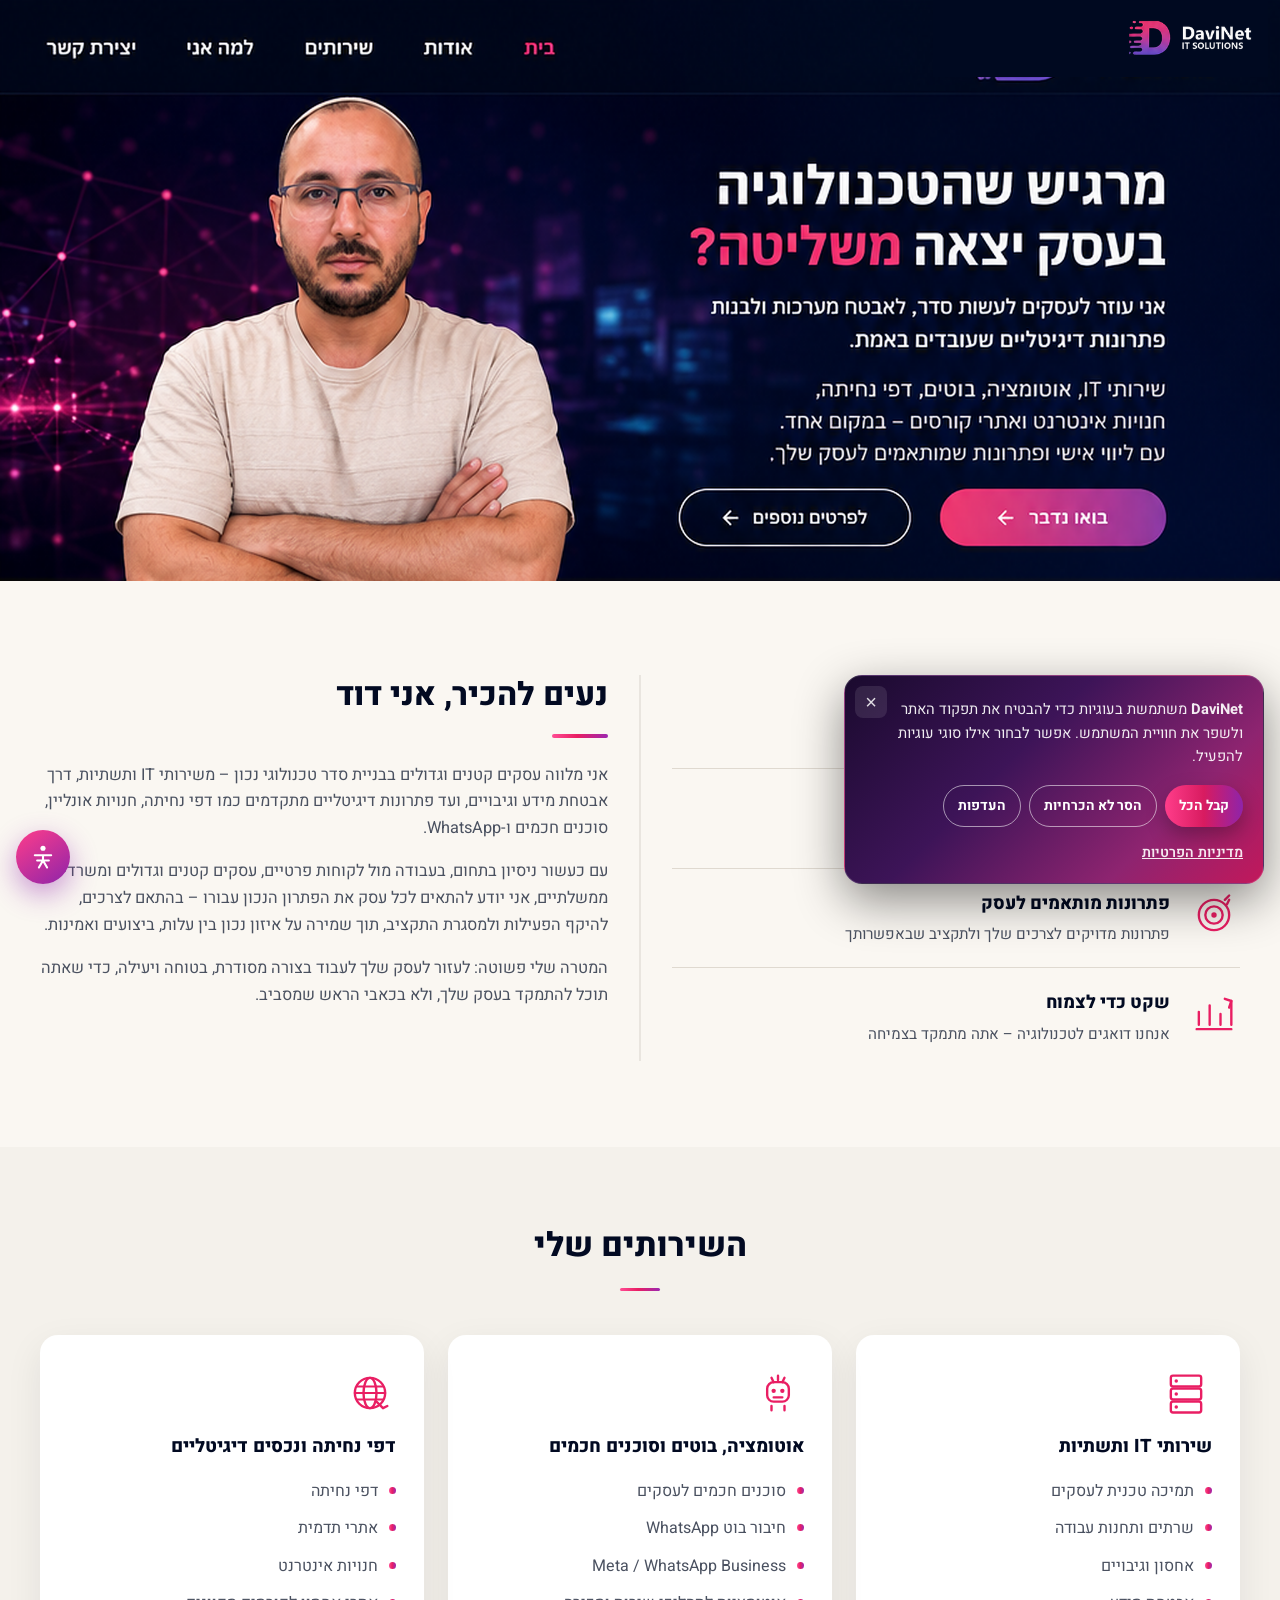
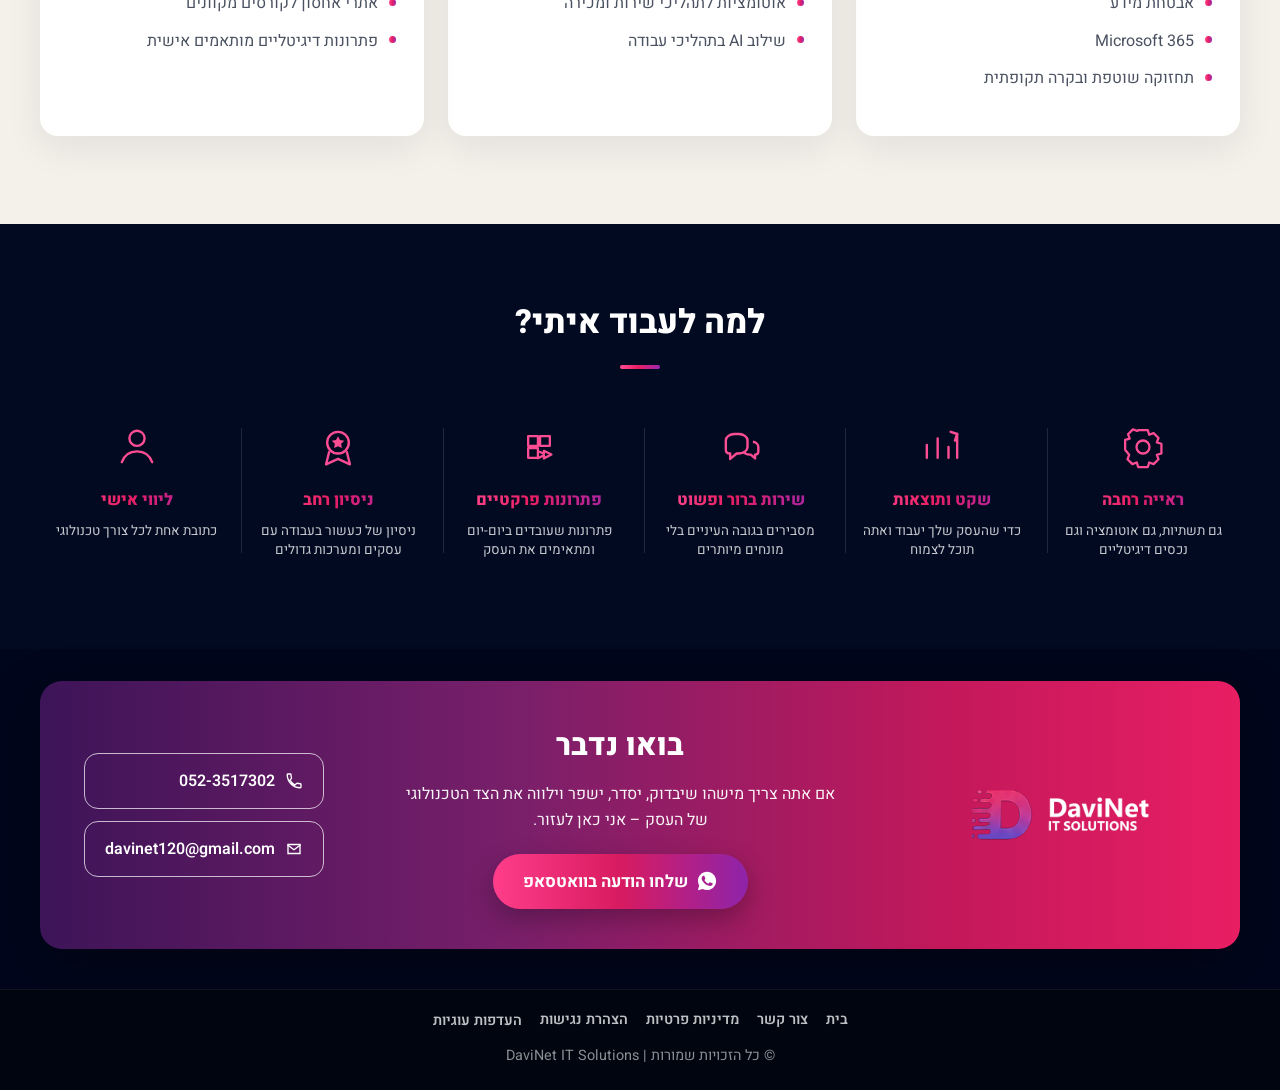
==== commit 0a263101: "Add logo mouse trail, fix logo text, and improve mobile layout. Rebuild banner/hero without the stra" ====
--- a/index.html
+++ b/index.html
@@ -10,6 +10,7 @@
   <link rel="stylesheet" href="styles.css" />
   <link rel="stylesheet" href="legal.css" />
   <link rel="stylesheet" href="a11y.css" />
+  <link rel="stylesheet" href="trail.css" />
   <link rel="icon" href="images/favicon.ico?v=3" sizes="any" />
   <link rel="icon" type="image/png" sizes="32x32" href="images/favicon-32.png?v=3" />
   <link rel="icon" type="image/png" sizes="16x16" href="images/favicon-16.png?v=3" />
@@ -23,7 +24,7 @@
   <nav class="site-nav" id="siteNav" aria-label="ניווט ראשי">
     <div class="site-nav-inner">
       <a class="site-nav-logo" href="#home">
-        <img src="images/logo-banner.png" alt="DaviNet | IT SOLUTIONS" width="200" height="58" />
+        <img src="images/logo-banner.png?v=4" alt="DaviNet | IT SOLUTIONS" width="200" height="58" />
       </a>
       <div class="site-nav-links" id="navLinks">
         <a href="#home" data-nav="home">בית</a>
@@ -42,7 +43,7 @@
   <header class="hero-exact" id="home">
     <img
       class="hero-exact-img"
-      src="images/hero-exact.png"
+      src="images/hero-exact.png?v=4"
       width="2048"
       height="930"
       alt="DaviNet IT Solutions – מרגיש שהטכנולוגיה בעסק יצאה משליטה?"
@@ -199,7 +200,7 @@
     <div class="wrap">
       <div class="banner">
         <div class="banner-logo">
-          <img src="images/logo-banner.png" alt="DaviNet | IT SOLUTIONS" width="280" height="81" />
+          <img src="images/logo-banner.png?v=4" alt="DaviNet | IT SOLUTIONS" width="280" height="81" />
         </div>
         <div class="banner-mid">
           <h2>בואו נדבר</h2>
@@ -302,6 +303,7 @@
       <button type="button" class="a11y-btn" data-a11y="a11y-cursor" aria-pressed="false">סמן גדול</button>
       <button type="button" class="a11y-btn" data-a11y="a11y-focus" aria-pressed="false">הדגשת פוקוס</button>
       <button type="button" class="a11y-btn a11y-btn-wide" data-a11y="a11y-motion" aria-pressed="false">עצירת אנימציות</button>
+      <button type="button" class="a11y-btn a11y-btn-wide is-on" id="trailToggle" aria-pressed="true">שובל לוגו</button>
       <button type="button" class="a11y-btn a11y-btn-wide a11y-btn-reset" id="a11yReset">איפוס הגדרות</button>
     </div>
     <div class="a11y-panel-foot">
@@ -311,5 +313,6 @@
 
   <script src="script.js"></script>
   <script src="a11y.js"></script>
+  <script src="trail.js"></script>
 </body>
 </html>
--- a/styles.css
+++ b/styles.css
@@ -644,6 +644,24 @@
   .why-row {
     grid-template-columns: 1fr;
   }
+
+  /* Room for a11y FAB + home indicator on phones */
+  .footer {
+    padding-bottom: calc(28px + 56px + env(safe-area-inset-bottom, 0px));
+  }
+
+  .site-nav {
+    padding-top: env(safe-area-inset-top, 0px);
+  }
+
+  .site-nav-inner {
+    height: 54px;
+    width: min(100% - 24px, 1400px);
+  }
+
+  .site-nav-logo img {
+    height: 36px;
+  }
 }
 
 @media (min-width: 1400px) {
--- a/legal.css
+++ b/legal.css
@@ -310,8 +310,9 @@
     align-items: flex-start;
   }
 
+  /* Above a11y FAB (left) + home-indicator safe area */
   .cookie-overlay {
-    inset: auto 12px 12px 12px;
+    inset: auto 12px calc(68px + env(safe-area-inset-bottom, 0px)) 12px;
     width: auto;
   }
 
--- a/a11y.css
+++ b/a11y.css
@@ -248,8 +248,8 @@
 
 @media (max-width: 600px) {
   .a11y-fab {
-    left: 12px;
-    bottom: 12px;
+    left: max(12px, env(safe-area-inset-left, 0px));
+    bottom: max(12px, env(safe-area-inset-bottom, 0px));
     width: 50px;
     height: 50px;
   }
@@ -258,8 +258,14 @@
     left: 12px;
     right: 12px;
     width: auto;
-    bottom: 72px;
-  }
-
-  /* Cookie is bottom-right; fab bottom-left – ok on mobile */
-}
+    bottom: calc(72px + env(safe-area-inset-bottom, 0px));
+    max-height: min(62vh, 480px);
+  }
+}
+
+/* Hide trail toggle on touch devices (effect is desktop-only) */
+@media (hover: none), (pointer: coarse) {
+  #trailToggle {
+    display: none !important;
+  }
+}
--- a/trail.css
+++ b/trail.css
@@ -0,0 +1,44 @@
+/* Subtle logo-D mouse trail (desktop / fine pointer only) */
+.logo-trail {
+  position: fixed;
+  inset: 0;
+  z-index: 40;
+  pointer-events: none;
+  overflow: hidden;
+  contain: layout style paint;
+}
+
+.logo-trail:not(.is-active) {
+  display: none;
+}
+
+.logo-trail-dot {
+  position: fixed;
+  width: 26px;
+  height: 26px;
+  margin: 0;
+  padding: 0;
+  background-repeat: no-repeat;
+  background-position: center;
+  background-size: contain;
+  opacity: 0;
+  pointer-events: none;
+  will-change: transform, opacity;
+  filter: drop-shadow(0 0 6px rgba(233, 30, 99, 0.25));
+}
+
+@media (hover: none), (pointer: coarse) {
+  .logo-trail {
+    display: none !important;
+  }
+}
+
+@media (prefers-reduced-motion: reduce) {
+  .logo-trail {
+    display: none !important;
+  }
+}
+
+html.a11y-motion .logo-trail {
+  display: none !important;
+}
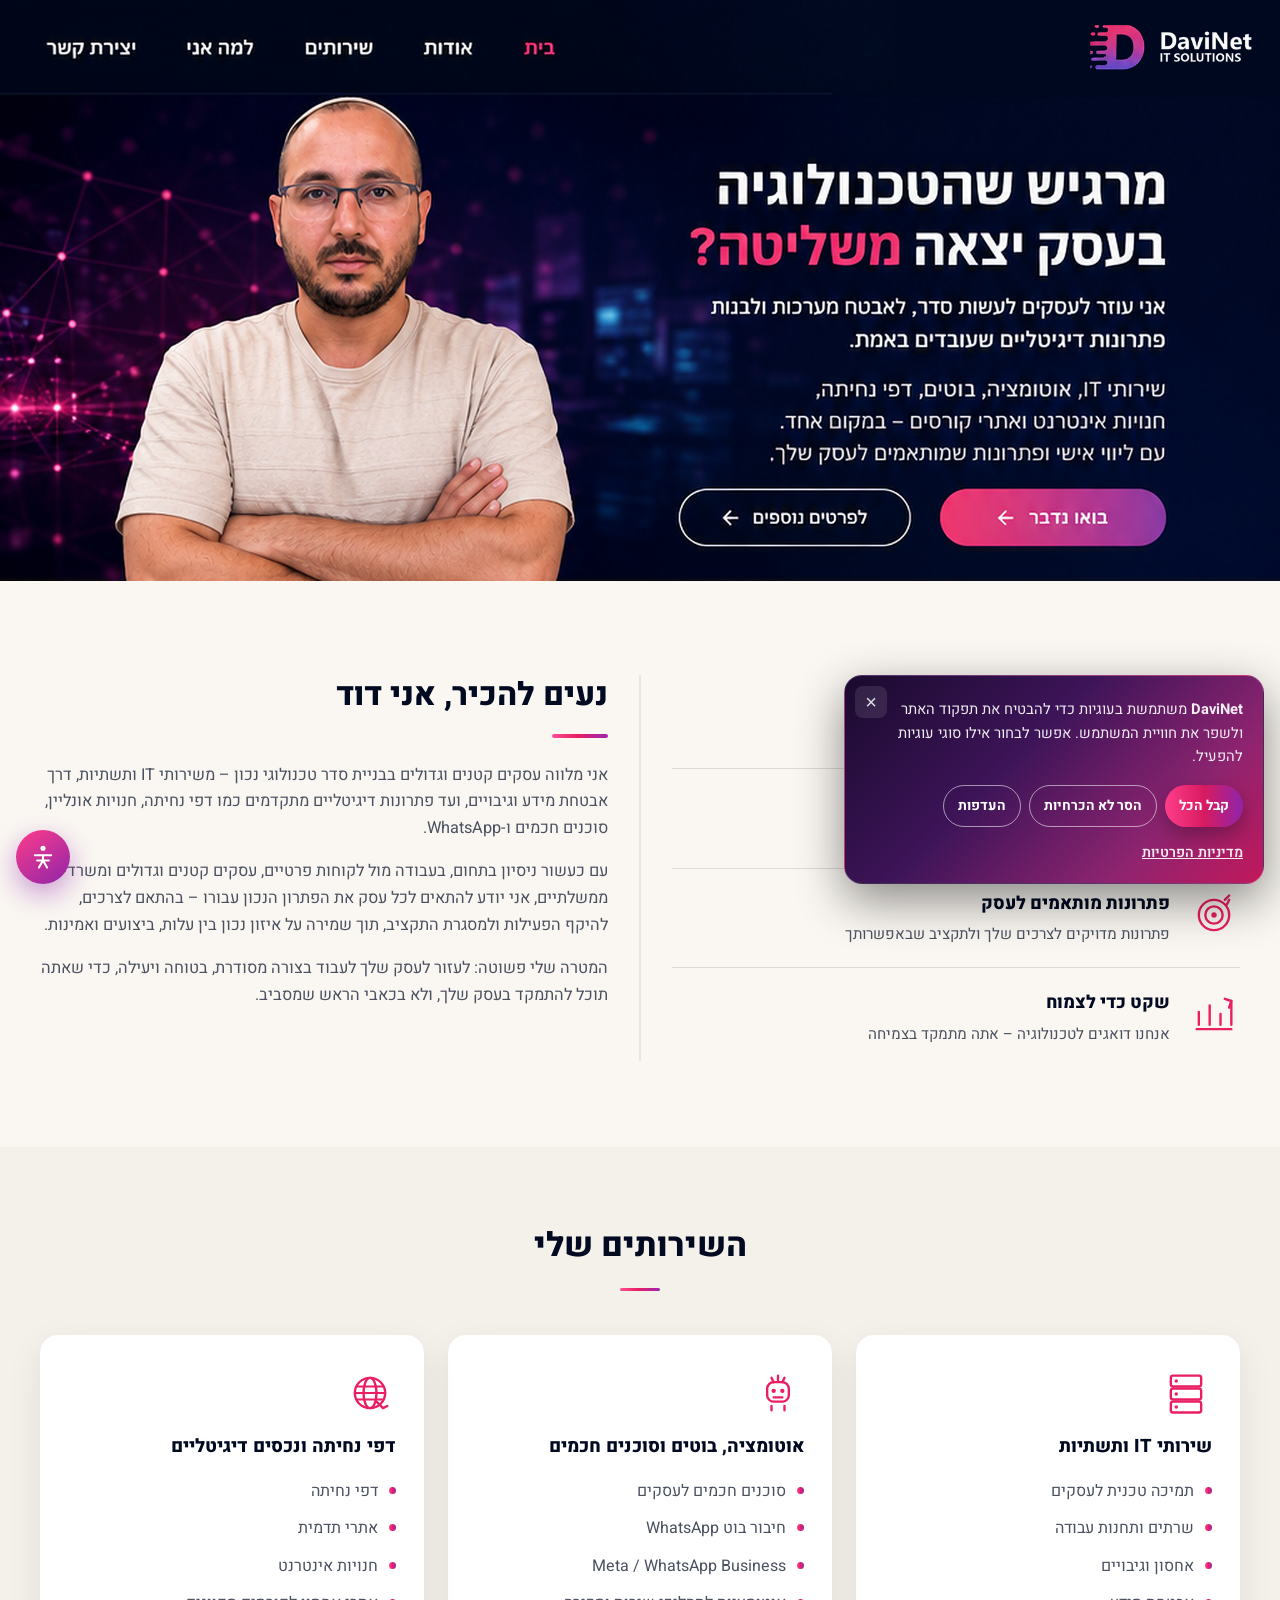
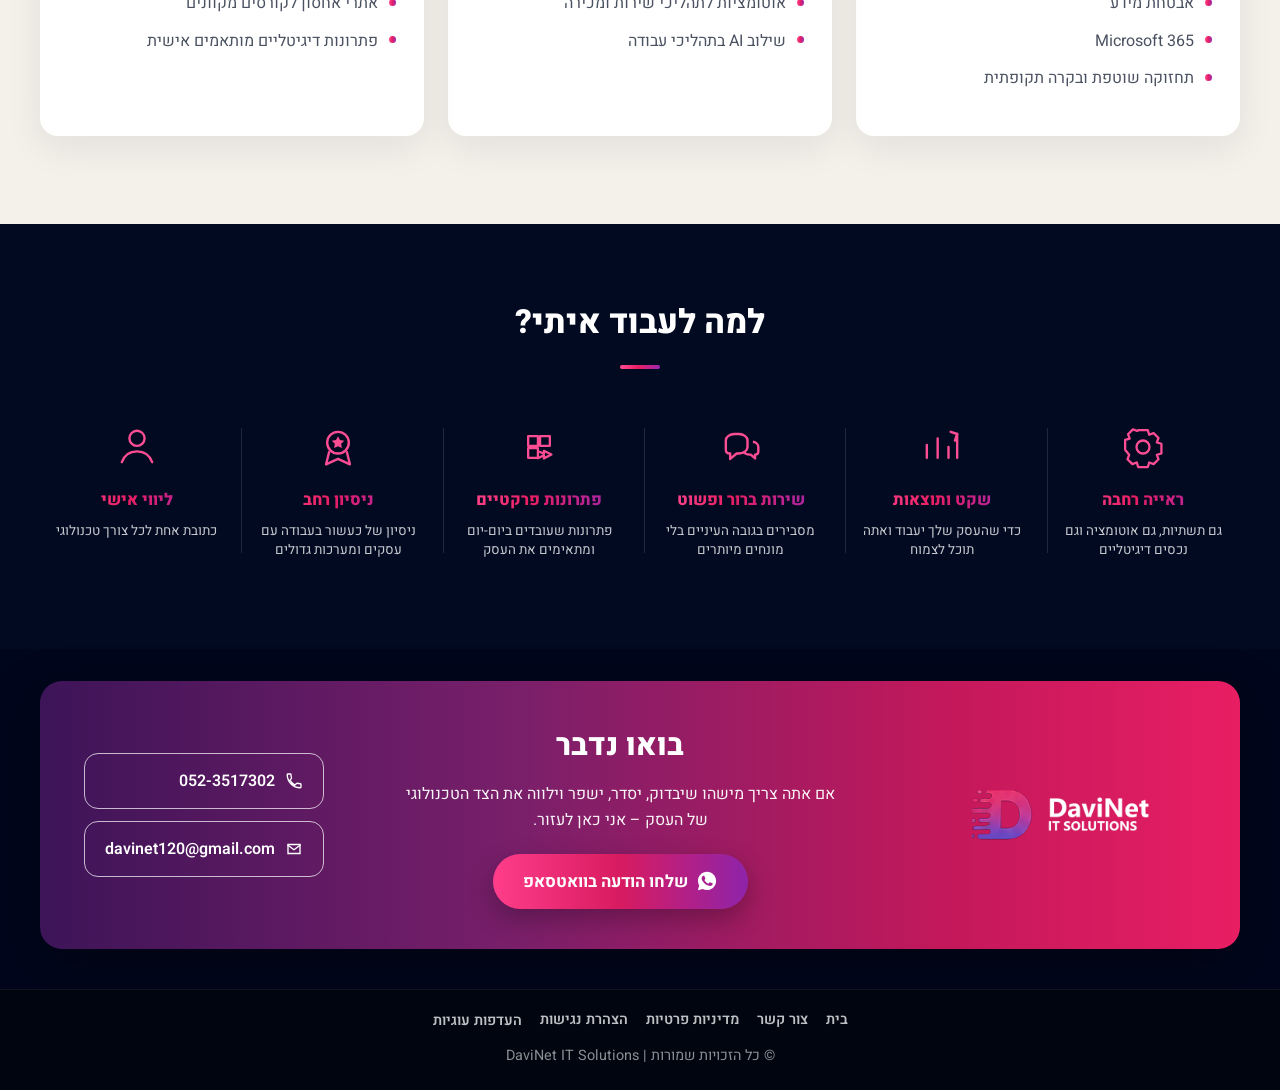
==== commit b2984add: "Remove mouse trail, clean hero logo residue, and enlarge logo. Co-authored-by: Cursor <cursoragent@c" ====
--- a/index.html
+++ b/index.html
@@ -10,7 +10,6 @@
   <link rel="stylesheet" href="styles.css" />
   <link rel="stylesheet" href="legal.css" />
   <link rel="stylesheet" href="a11y.css" />
-  <link rel="stylesheet" href="trail.css" />
   <link rel="icon" href="images/favicon.ico?v=3" sizes="any" />
   <link rel="icon" type="image/png" sizes="32x32" href="images/favicon-32.png?v=3" />
   <link rel="icon" type="image/png" sizes="16x16" href="images/favicon-16.png?v=3" />
@@ -24,7 +23,7 @@
   <nav class="site-nav" id="siteNav" aria-label="ניווט ראשי">
     <div class="site-nav-inner">
       <a class="site-nav-logo" href="#home">
-        <img src="images/logo-banner.png?v=4" alt="DaviNet | IT SOLUTIONS" width="200" height="58" />
+        <img src="images/logo-banner.png?v=5" alt="DaviNet | IT SOLUTIONS" width="200" height="58" />
       </a>
       <div class="site-nav-links" id="navLinks">
         <a href="#home" data-nav="home">בית</a>
@@ -43,7 +42,7 @@
   <header class="hero-exact" id="home">
     <img
       class="hero-exact-img"
-      src="images/hero-exact.png?v=4"
+      src="images/hero-exact.png?v=5"
       width="2048"
       height="930"
       alt="DaviNet IT Solutions – מרגיש שהטכנולוגיה בעסק יצאה משליטה?"
@@ -200,7 +199,7 @@
     <div class="wrap">
       <div class="banner">
         <div class="banner-logo">
-          <img src="images/logo-banner.png?v=4" alt="DaviNet | IT SOLUTIONS" width="280" height="81" />
+          <img src="images/logo-banner.png?v=5" alt="DaviNet | IT SOLUTIONS" width="280" height="81" />
         </div>
         <div class="banner-mid">
           <h2>בואו נדבר</h2>
@@ -303,7 +302,6 @@
       <button type="button" class="a11y-btn" data-a11y="a11y-cursor" aria-pressed="false">סמן גדול</button>
       <button type="button" class="a11y-btn" data-a11y="a11y-focus" aria-pressed="false">הדגשת פוקוס</button>
       <button type="button" class="a11y-btn a11y-btn-wide" data-a11y="a11y-motion" aria-pressed="false">עצירת אנימציות</button>
-      <button type="button" class="a11y-btn a11y-btn-wide is-on" id="trailToggle" aria-pressed="true">שובל לוגו</button>
       <button type="button" class="a11y-btn a11y-btn-wide a11y-btn-reset" id="a11yReset">איפוס הגדרות</button>
     </div>
     <div class="a11y-panel-foot">
@@ -313,6 +311,5 @@
 
   <script src="script.js"></script>
   <script src="a11y.js"></script>
-  <script src="trail.js"></script>
 </body>
 </html>
--- a/styles.css
+++ b/styles.css
@@ -101,9 +101,9 @@
 }
 
 .site-nav-logo img {
-  height: 42px;
+  height: 48px;
   width: auto;
-  max-width: 220px;
+  max-width: 240px;
   object-fit: contain;
 }
 
--- a/a11y.css
+++ b/a11y.css
@@ -262,10 +262,3 @@
     max-height: min(62vh, 480px);
   }
 }
-
-/* Hide trail toggle on touch devices (effect is desktop-only) */
-@media (hover: none), (pointer: coarse) {
-  #trailToggle {
-    display: none !important;
-  }
-}
